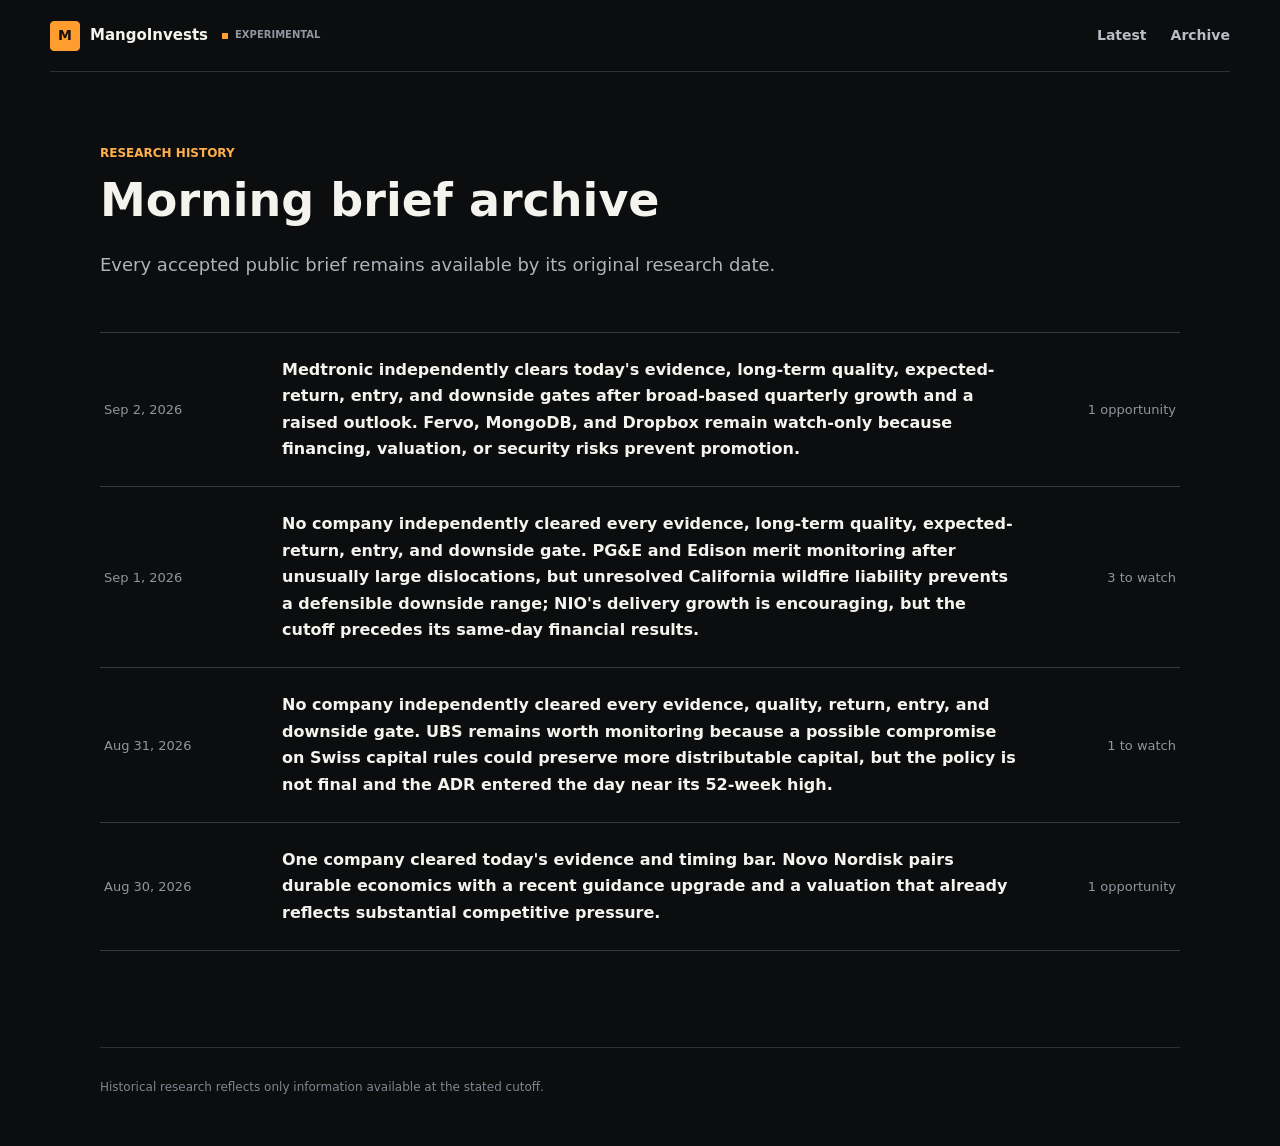
==== archive/index.html @ 24770ff7 "publish: morning brief 2026-09-02" ====
<!doctype html><html lang="en"><head><meta charSet="utf-8"/><meta content="width=device-width, initial-scale=1" name="viewport"/><meta content="Browse prior MangoInvests long-term morning research briefs." name="description"/><meta content="#0b0d0f" name="theme-color"/><title>Brief Archive | MangoInvests</title><link href="../assets/styles.css" rel="stylesheet"/></head><body><a class="skip-link" href="#main">Skip to main content</a><header class="site-header"><div class="brand-group"><a aria-label="MangoInvests latest brief" class="brand" href="../latest/"><span aria-hidden="true" class="brand-mark">M</span><span>MangoInvests</span></a><span class="release-status"><span aria-hidden="true"></span>Experimental</span></div><nav aria-label="Public brief"><a href="../latest/">Latest</a><a href="../archive/">Archive</a></nav></header><main id="main" class="archive-page"><header><p class="section-label">Research history</p><h1>Morning brief archive</h1><p>Every accepted public brief remains available by its original research date.</p></header><ol class="archive-list"><li><a href="../archive/2026-09-02/"><time dateTime="2026-09-02">Sep 2, 2026</time><strong>Medtronic independently clears today&#x27;s evidence, long-term quality, expected-return, entry, and downside gates after broad-based quarterly growth and a raised outlook. Fervo, MongoDB, and Dropbox remain watch-only because financing, valuation, or security risks prevent promotion.</strong><span>1 opportunity</span></a></li><li><a href="../archive/2026-09-01/"><time dateTime="2026-09-01">Sep 1, 2026</time><strong>No company independently cleared every evidence, long-term quality, expected-return, entry, and downside gate. PG&amp;E and Edison merit monitoring after unusually large dislocations, but unresolved California wildfire liability prevents a defensible downside range; NIO&#x27;s delivery growth is encouraging, but the cutoff precedes its same-day financial results.</strong><span>3 to watch</span></a></li><li><a href="../archive/2026-08-31/"><time dateTime="2026-08-31">Aug 31, 2026</time><strong>No company independently cleared every evidence, quality, return, entry, and downside gate. UBS remains worth monitoring because a possible compromise on Swiss capital rules could preserve more distributable capital, but the policy is not final and the ADR entered the day near its 52-week high.</strong><span>1 to watch</span></a></li><li><a href="../archive/2026-08-30/"><time dateTime="2026-08-30">Aug 30, 2026</time><strong>One company cleared today&#x27;s evidence and timing bar. Novo Nordisk pairs durable economics with a recent guidance upgrade and a valuation that already reflects substantial competitive pressure.</strong><span>1 opportunity</span></a></li></ol></main><footer class="site-footer compact-footer"><p>Historical research reflects only information available at the stated cutoff.</p></footer></body></html>
---- assets/styles.css ----
:root {
  color-scheme: dark;
  font-family:
    Inter,
    ui-sans-serif,
    system-ui,
    -apple-system,
    BlinkMacSystemFont,
    "Segoe UI",
    sans-serif;
  background: #0b0d0f;
  color: #f5f3ee;
  font-synthesis: none;
}

* {
  box-sizing: border-box;
}

html {
  background: #0b0d0f;
  scroll-behavior: smooth;
}

body {
  min-width: 320px;
  margin: 0;
  background: #0b0d0f;
  color: #f5f3ee;
  font-size: 16px;
  line-height: 1.65;
}

a {
  color: inherit;
  text-underline-offset: 0.2em;
}

a:hover {
  color: #ffb255;
}

a:focus-visible,
summary:focus-visible {
  outline: 3px solid #58a6ff;
  outline-offset: 4px;
}

.skip-link {
  position: fixed;
  z-index: 10;
  top: 12px;
  left: 12px;
  padding: 10px 14px;
  transform: translateY(-160%);
  border-radius: 4px;
  background: #f5f3ee;
  color: #0b0d0f;
}

.skip-link:focus {
  transform: translateY(0);
}

.site-header {
  display: flex;
  width: min(1180px, calc(100% - 48px));
  min-height: 72px;
  margin: 0 auto;
  align-items: center;
  justify-content: space-between;
  border-bottom: 1px solid #2c3137;
}

.brand {
  display: inline-flex;
  align-items: center;
  gap: 10px;
  color: #f5f3ee;
  font-size: 15px;
  font-weight: 760;
  text-decoration: none;
}

.brand-group {
  display: inline-flex;
  align-items: center;
  gap: 14px;
}

.release-status {
  display: inline-flex;
  align-items: center;
  gap: 7px;
  color: #8f969e;
  font-size: 10px;
  font-weight: 700;
  text-transform: uppercase;
  white-space: nowrap;
}

.release-status > span {
  width: 6px;
  height: 6px;
  background: #ff9d2e;
}

.brand-mark {
  display: inline-grid;
  width: 30px;
  height: 30px;
  place-items: center;
  border: 1px solid #ff9d2e;
  border-radius: 4px;
  background: #ff9d2e;
  color: #16100a;
  font-size: 14px;
  font-weight: 850;
}

nav {
  display: flex;
  gap: 24px;
}

nav a {
  color: #b9bec5;
  font-size: 14px;
  font-weight: 650;
  text-decoration: none;
}

main,
.site-footer {
  width: min(1080px, calc(100% - 48px));
  margin-inline: auto;
}

.brief-intro {
  padding: 72px 0 64px;
  border-bottom: 1px solid #2c3137;
}

.brief-date {
  display: flex;
  margin-bottom: 22px;
  align-items: baseline;
  justify-content: space-between;
  gap: 20px;
  color: #aeb4bb;
  font-size: 13px;
  font-weight: 700;
  text-transform: uppercase;
}

.brief-date time {
  color: #ffb255;
}

h1,
h2,
h3,
p {
  margin-top: 0;
}

h1,
h2,
h3 {
  line-height: 1.14;
}

h1 {
  max-width: 900px;
  margin-bottom: 24px;
  font-size: 46px;
  font-weight: 710;
}

h2 {
  font-size: 34px;
  font-weight: 720;
}

h3 {
  margin-bottom: 14px;
  font-size: 20px;
  font-weight: 720;
}

.intro-summary,
.market-context {
  max-width: 790px;
  margin-bottom: 28px;
  color: #c8ccd1;
}

.intro-summary {
  max-width: 880px;
  font-size: 20px;
  font-weight: 580;
  line-height: 1.55;
}

.market-context {
  color: #aeb4bb;
  font-size: 19px;
  line-height: 1.6;
}

.run-meta {
  display: flex;
  flex-wrap: wrap;
  gap: 10px 24px;
  color: #8f969e;
  font-size: 13px;
}

.opportunity-list {
  display: grid;
  gap: 80px;
  padding: 64px 0 88px;
}

.opportunity {
  overflow: hidden;
  border: 1px solid #343a41;
  border-radius: 8px;
  background: #111417;
  box-shadow: 0 18px 50px rgb(0 0 0 / 22%);
}

.opportunity-header,
.lead-grid,
.valuation-section,
.analysis-grid,
.decision-grid,
.conclusion,
.evidence-ledger {
  padding-inline: 38px;
}

.opportunity-header {
  display: flex;
  min-height: 178px;
  padding-top: 36px;
  padding-bottom: 34px;
  align-items: flex-start;
  justify-content: space-between;
  gap: 28px;
  border-bottom: 1px solid #30353b;
  background: #171a1e;
}

.opportunity-header h2 {
  margin-bottom: 14px;
}

.section-label {
  margin-bottom: 10px;
  color: #ffae4a;
  font-size: 12px;
  font-weight: 800;
  text-transform: uppercase;
}

.company-meta {
  display: flex;
  flex-wrap: wrap;
  gap: 8px 16px;
  margin-bottom: 0;
  color: #9ea5ad;
  font-size: 13px;
}

.company-meta strong {
  color: #f5f3ee;
}

.evidence-grade,
.verdict,
.freshness {
  display: inline-flex;
  min-height: 28px;
  padding: 4px 9px;
  align-items: center;
  border: 1px solid #3d444c;
  border-radius: 4px;
  color: #c8ccd1;
  font-size: 11px;
  font-weight: 800;
  text-transform: uppercase;
  white-space: nowrap;
}

.grade-high,
.verdict-excellent,
.verdict-strong,
.verdict-cheap,
.verdict-attractive,
.verdict-constructive,
.freshness-fresh {
  border-color: #2b7655;
  background: #13271e;
  color: #7de2ad;
}

.grade-mixed,
.verdict-mixed,
.verdict-fair,
.verdict-neutral,
.verdict-extended,
.freshness-recent {
  border-color: #7c652a;
  background: #292312;
  color: #f1cf72;
}

.verdict-weak,
.verdict-expensive,
.freshness-aged {
  border-color: #7f3b3b;
  background: #2a1717;
  color: #ff9494;
}

.lead-grid {
  display: grid;
  grid-template-columns: repeat(2, minmax(0, 1fr));
  padding-top: 42px;
  padding-bottom: 42px;
  gap: 30px 44px;
  border-bottom: 1px solid #30353b;
}

.lead-grid section {
  min-width: 0;
}

.lead-grid p,
.valuation-section > p,
.analysis-grid > section > p,
.decision-grid p {
  color: #c6cbd0;
}

.change-note {
  grid-column: 1 / -1;
  padding: 22px 24px 4px;
  border-left: 3px solid #4c9dff;
  background: #141b22;
}

.valuation-section {
  padding-top: 42px;
  padding-bottom: 42px;
  border-bottom: 1px solid #30353b;
}

.section-heading-row {
  display: flex;
  margin-bottom: 24px;
  align-items: flex-start;
  justify-content: space-between;
  gap: 24px;
}

.section-heading-row h3 {
  margin-bottom: 0;
}

.section-heading-row.compact {
  margin-bottom: 18px;
}

.valuation-strip {
  display: grid;
  grid-template-columns: repeat(4, minmax(0, 1fr));
  margin: 0 0 28px;
  border-block: 1px solid #30353b;
}

.valuation-strip div {
  min-width: 0;
  padding: 20px 18px;
  border-right: 1px solid #30353b;
}

.valuation-strip div:first-child {
  padding-left: 0;
}

.valuation-strip div:last-child {
  border-right: 0;
}

.valuation-strip dt,
.metric-list dt {
  margin-bottom: 6px;
  color: #8f969e;
  font-size: 12px;
  font-weight: 700;
}

.valuation-strip dd {
  margin: 0;
  overflow-wrap: anywhere;
  color: #f5f3ee;
  font-size: 17px;
  font-weight: 760;
}

.method {
  margin-bottom: 0;
  color: #8f969e !important;
  font-size: 13px;
}

.analysis-grid,
.decision-grid {
  display: grid;
  grid-template-columns: repeat(2, minmax(0, 1fr));
  gap: 0;
  border-bottom: 1px solid #30353b;
}

.analysis-grid > section,
.decision-grid > section {
  min-width: 0;
  padding-block: 42px;
}

.analysis-grid > section:first-child,
.decision-grid > section:first-child {
  padding-right: 36px;
  border-right: 1px solid #30353b;
}

.analysis-grid > section:last-child,
.decision-grid > section:last-child {
  padding-left: 36px;
}

.metric-list {
  display: grid;
  margin: 28px 0 0;
  gap: 18px;
}

.metric-list div {
  display: grid;
  grid-template-columns: minmax(120px, 0.75fr) minmax(0, 1.4fr);
  gap: 18px;
}

.metric-list dd {
  display: grid;
  margin: 0;
  gap: 5px;
}

.metric-list dd strong {
  color: #f5f3ee;
  font-size: 15px;
}

.metric-list dd span {
  color: #9ea5ad;
  font-size: 13px;
  line-height: 1.5;
}

.event-list {
  display: grid;
  margin: 26px 0 0;
  padding: 0;
  gap: 24px;
  list-style: none;
}

.event-list li {
  padding-top: 18px;
  border-top: 1px solid #30353b;
}

.event-list li:first-child {
  padding-top: 0;
  border-top: 0;
}

.event-list li > div {
  display: flex;
  align-items: baseline;
  justify-content: space-between;
  gap: 16px;
}

.event-list li > div span {
  color: #8f969e;
  font-size: 12px;
  text-align: right;
}

.event-list p {
  margin: 8px 0 0;
  font-size: 14px;
}

.risk-label {
  color: #ff8888;
}

.invalidation {
  padding: 11px 13px;
  border-left: 2px solid #d85d5d;
  background: #241717;
  color: #e3c4c4 !important;
}

.invalidation span {
  display: block;
  margin-bottom: 3px;
  color: #ff9292;
  font-size: 11px;
  font-weight: 800;
  text-transform: uppercase;
}

.conclusion {
  padding-top: 34px;
  padding-bottom: 34px;
  border-bottom: 1px solid #30353b;
  background: #141a17;
}

.conclusion > p:last-child {
  max-width: 800px;
  margin-bottom: 0;
  color: #e6ebe7;
  font-size: 18px;
  font-weight: 560;
}

.evidence-ledger {
  padding-top: 28px;
  padding-bottom: 28px;
}

.evidence-ledger summary {
  cursor: pointer;
  color: #bfc5cb;
  font-size: 14px;
  font-weight: 740;
}

.evidence-list {
  display: grid;
  margin: 28px 0 0;
  padding: 0;
  gap: 16px;
  list-style: none;
}

.evidence-list li {
  padding: 18px 0;
  border-top: 1px solid #30353b;
}

.evidence-heading {
  display: flex;
  align-items: flex-start;
  justify-content: space-between;
  gap: 18px;
}

.evidence-heading a,
.evidence-heading strong {
  color: #e9edf0;
  font-size: 14px;
  font-weight: 720;
}

.external {
  margin-left: 6px;
  color: #58a6ff;
}

.evidence-list p {
  margin: 9px 0;
  color: #aeb4bb;
  font-size: 14px;
}

.evidence-list time {
  color: #7f878f;
  font-size: 12px;
}

.outcome-block {
  margin-block: 72px 96px;
  padding: 42px;
  border: 1px solid #343a41;
  border-radius: 8px;
  background: #111417;
}

.outcome-block h2 {
  margin-bottom: 18px;
}

.outcome-block > p:not(.section-label) {
  max-width: 760px;
  color: #c6cbd0;
}

.patience-note {
  margin: 28px 0 0;
  padding-top: 24px;
  border-top: 1px solid #30353b;
  color: #8fbeff !important;
}

.watch-list {
  display: grid;
  margin-top: 38px;
  gap: 40px;
}

.watch-list > article {
  padding-top: 32px;
  border-top: 1px solid #30353b;
}

.watch-list h3 {
  font-size: 26px;
}

.watch-list .evidence-ledger {
  padding-inline: 0;
}

.upgrade {
  color: #9fc5ff !important;
}

.archive-page {
  padding: 72px 0 96px;
}

.archive-page > header {
  max-width: 780px;
  margin-bottom: 52px;
}

.archive-page > header > p:last-child {
  color: #aeb4bb;
  font-size: 18px;
}

.archive-list {
  margin: 0;
  padding: 0;
  border-top: 1px solid #343a41;
  list-style: none;
}

.archive-list li {
  border-bottom: 1px solid #343a41;
}

.archive-list a {
  display: grid;
  grid-template-columns: 150px minmax(0, 1fr) 130px;
  padding: 24px 4px;
  align-items: center;
  gap: 28px;
  text-decoration: none;
}

.archive-list time,
.archive-list span {
  color: #8f969e;
  font-size: 13px;
}

.archive-list strong {
  overflow-wrap: anywhere;
  font-size: 16px;
}

.archive-list span {
  text-align: right;
}

.site-footer {
  display: flex;
  padding: 30px 0 48px;
  justify-content: space-between;
  gap: 36px;
  border-top: 1px solid #2c3137;
  color: #7f878f;
  font-size: 12px;
}

.site-footer p {
  max-width: 530px;
  margin: 0;
}

.compact-footer {
  display: block;
}

.redirect-page {
  min-height: calc(100vh - 170px);
  padding: 90px 0;
}

.redirect-page h1 {
  font-size: 36px;
}

.redirect-page a {
  color: #ffb255;
  font-weight: 720;
}

@media (max-width: 780px) {
  .site-header,
  main,
  .site-footer {
    width: min(100% - 32px, 1080px);
  }

  .site-header {
    min-height: 64px;
  }

  nav {
    gap: 16px;
  }

  .brand-group {
    gap: 9px;
  }

  .brand {
    gap: 7px;
  }

  .release-status {
    font-size: 9px;
  }

  .brief-intro,
  .archive-page {
    padding-top: 48px;
  }

  h1 {
    font-size: 34px;
  }

  h2 {
    font-size: 28px;
  }

  .market-context {
    font-size: 17px;
  }

  .opportunity-list {
    padding-top: 40px;
    gap: 48px;
  }

  .opportunity-header,
  .lead-grid,
  .valuation-section,
  .analysis-grid,
  .decision-grid,
  .conclusion,
  .evidence-ledger {
    padding-inline: 22px;
  }

  .opportunity-header {
    display: grid;
    min-height: 0;
    padding-block: 28px;
  }

  .evidence-grade {
    justify-self: start;
  }

  .lead-grid,
  .analysis-grid,
  .decision-grid {
    grid-template-columns: 1fr;
  }

  .lead-grid {
    gap: 28px;
  }

  .change-note {
    grid-column: auto;
  }

  .valuation-strip {
    grid-template-columns: repeat(2, minmax(0, 1fr));
  }

  .valuation-strip div:nth-child(2) {
    border-right: 0;
  }

  .valuation-strip div:nth-child(n + 3) {
    border-top: 1px solid #30353b;
  }

  .valuation-strip div:nth-child(3) {
    padding-left: 0;
  }

  .analysis-grid > section:first-child,
  .decision-grid > section:first-child {
    padding-right: 0;
    border-right: 0;
    border-bottom: 1px solid #30353b;
  }

  .analysis-grid > section:last-child,
  .decision-grid > section:last-child {
    padding-left: 0;
  }

  .archive-list a {
    grid-template-columns: 1fr;
    gap: 8px;
  }

  .archive-list span {
    text-align: left;
  }

  .site-footer {
    display: grid;
    gap: 16px;
  }
}

@media (max-width: 480px) {
  .brand span:last-child {
    display: none;
  }

  .brief-date {
    display: grid;
    gap: 4px;
  }

  h1 {
    font-size: 30px;
  }

  h2 {
    font-size: 25px;
  }

  .opportunity-header,
  .lead-grid,
  .valuation-section,
  .analysis-grid,
  .decision-grid,
  .conclusion,
  .evidence-ledger {
    padding-inline: 18px;
  }

  .valuation-strip {
    grid-template-columns: 1fr;
  }

  .valuation-strip div,
  .valuation-strip div:first-child,
  .valuation-strip div:nth-child(3) {
    padding: 16px 0;
    border-top: 1px solid #30353b;
    border-right: 0;
  }

  .valuation-strip div:first-child {
    border-top: 0;
  }

  .section-heading-row,
  .event-list li > div,
  .evidence-heading {
    align-items: flex-start;
    flex-direction: column;
    gap: 10px;
  }

  .metric-list div {
    grid-template-columns: 1fr;
    gap: 3px;
  }

  .event-list li > div span {
    text-align: left;
  }

  .outcome-block {
    padding: 28px 22px;
  }
}

@media (prefers-reduced-motion: reduce) {
  html {
    scroll-behavior: auto;
  }
}

@media print {
  :root {
    color-scheme: light;
  }

  body,
  html {
    background: #ffffff;
    color: #111111;
  }

  .site-header,
  .site-footer {
    display: none;
  }

  .opportunity {
    border: 1px solid #bbbbbb;
    background: #ffffff;
    box-shadow: none;
  }
}
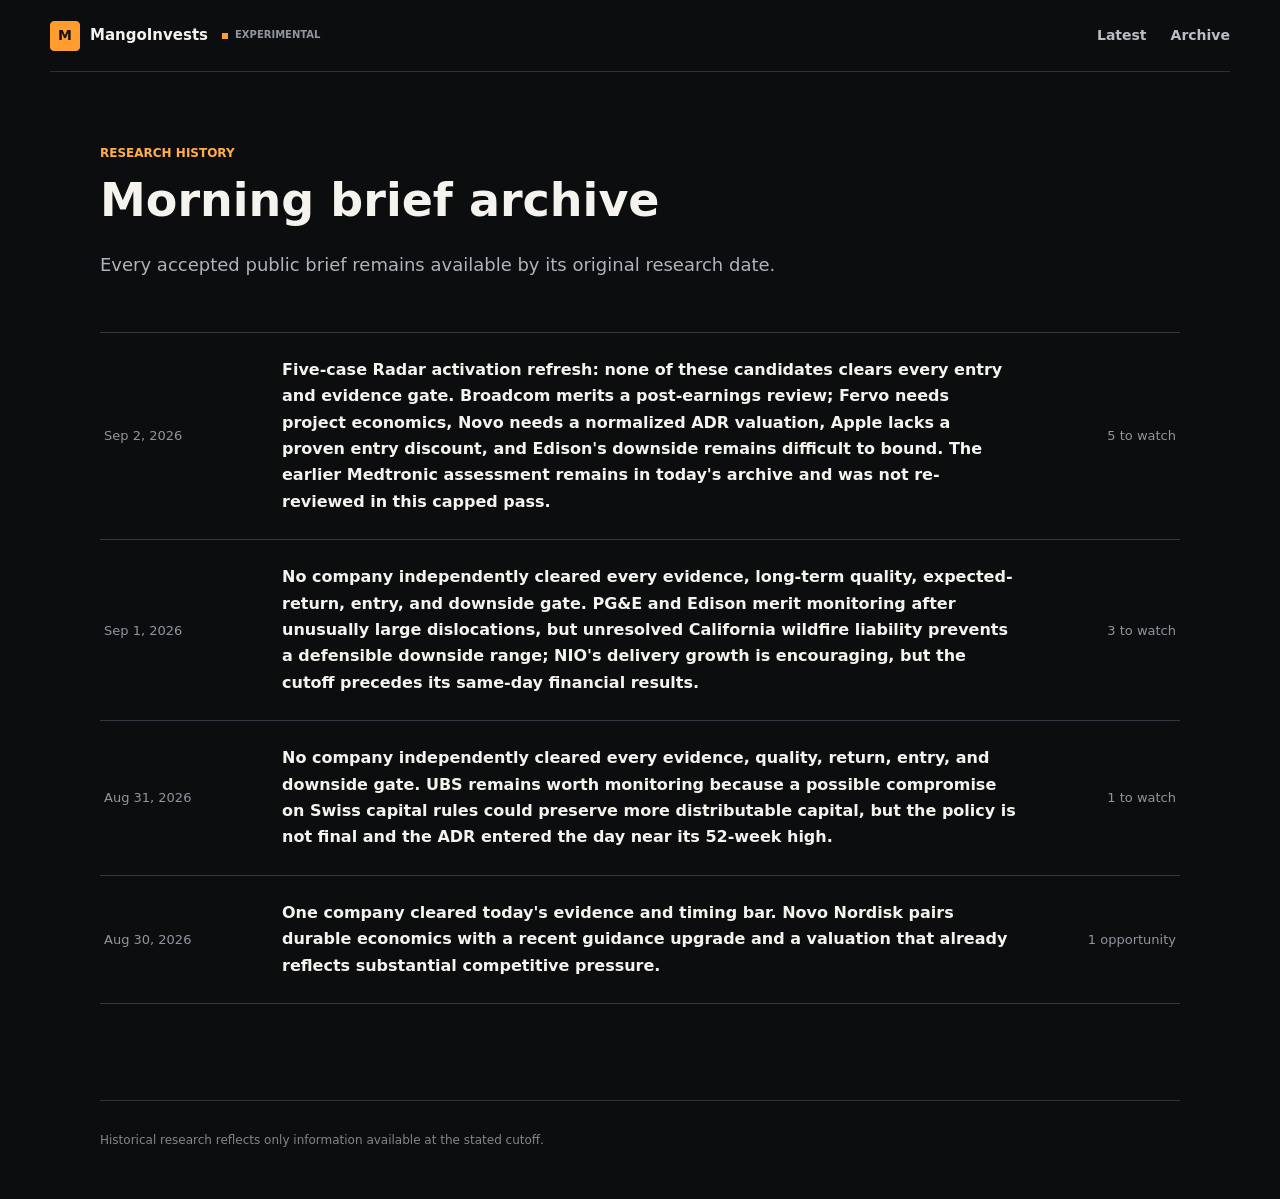
==== commit 98d64f4e: "publish: morning brief 2026-09-02" ====
--- a/archive/index.html
+++ b/archive/index.html
@@ -1 +1 @@
-<!doctype html><html lang="en"><head><meta charSet="utf-8"/><meta content="width=device-width, initial-scale=1" name="viewport"/><meta content="Browse prior MangoInvests long-term morning research briefs." name="description"/><meta content="#0b0d0f" name="theme-color"/><title>Brief Archive | MangoInvests</title><link href="../assets/styles.css" rel="stylesheet"/></head><body><a class="skip-link" href="#main">Skip to main content</a><header class="site-header"><div class="brand-group"><a aria-label="MangoInvests latest brief" class="brand" href="../latest/"><span aria-hidden="true" class="brand-mark">M</span><span>MangoInvests</span></a><span class="release-status"><span aria-hidden="true"></span>Experimental</span></div><nav aria-label="Public brief"><a href="../latest/">Latest</a><a href="../archive/">Archive</a></nav></header><main id="main" class="archive-page"><header><p class="section-label">Research history</p><h1>Morning brief archive</h1><p>Every accepted public brief remains available by its original research date.</p></header><ol class="archive-list"><li><a href="../archive/2026-09-02/"><time dateTime="2026-09-02">Sep 2, 2026</time><strong>Medtronic independently clears today&#x27;s evidence, long-term quality, expected-return, entry, and downside gates after broad-based quarterly growth and a raised outlook. Fervo, MongoDB, and Dropbox remain watch-only because financing, valuation, or security risks prevent promotion.</strong><span>1 opportunity</span></a></li><li><a href="../archive/2026-09-01/"><time dateTime="2026-09-01">Sep 1, 2026</time><strong>No company independently cleared every evidence, long-term quality, expected-return, entry, and downside gate. PG&amp;E and Edison merit monitoring after unusually large dislocations, but unresolved California wildfire liability prevents a defensible downside range; NIO&#x27;s delivery growth is encouraging, but the cutoff precedes its same-day financial results.</strong><span>3 to watch</span></a></li><li><a href="../archive/2026-08-31/"><time dateTime="2026-08-31">Aug 31, 2026</time><strong>No company independently cleared every evidence, quality, return, entry, and downside gate. UBS remains worth monitoring because a possible compromise on Swiss capital rules could preserve more distributable capital, but the policy is not final and the ADR entered the day near its 52-week high.</strong><span>1 to watch</span></a></li><li><a href="../archive/2026-08-30/"><time dateTime="2026-08-30">Aug 30, 2026</time><strong>One company cleared today&#x27;s evidence and timing bar. Novo Nordisk pairs durable economics with a recent guidance upgrade and a valuation that already reflects substantial competitive pressure.</strong><span>1 opportunity</span></a></li></ol></main><footer class="site-footer compact-footer"><p>Historical research reflects only information available at the stated cutoff.</p></footer></body></html>+<!doctype html><html lang="en"><head><meta charSet="utf-8"/><meta content="width=device-width, initial-scale=1" name="viewport"/><meta content="Browse prior MangoInvests long-term morning research briefs." name="description"/><meta content="#0b0d0f" name="theme-color"/><title>Brief Archive | MangoInvests</title><link href="../assets/styles.css" rel="stylesheet"/></head><body><a class="skip-link" href="#main">Skip to main content</a><header class="site-header"><div class="brand-group"><a aria-label="MangoInvests latest brief" class="brand" href="../latest/"><span aria-hidden="true" class="brand-mark">M</span><span>MangoInvests</span></a><span class="release-status"><span aria-hidden="true"></span>Experimental</span></div><nav aria-label="Public brief"><a href="../latest/">Latest</a><a href="../archive/">Archive</a></nav></header><main id="main" class="archive-page"><header><p class="section-label">Research history</p><h1>Morning brief archive</h1><p>Every accepted public brief remains available by its original research date.</p></header><ol class="archive-list"><li><a href="../archive/2026-09-02/"><time dateTime="2026-09-02">Sep 2, 2026</time><strong>Five-case Radar activation refresh: none of these candidates clears every entry and evidence gate. Broadcom merits a post-earnings review; Fervo needs project economics, Novo needs a normalized ADR valuation, Apple lacks a proven entry discount, and Edison&#x27;s downside remains difficult to bound. The earlier Medtronic assessment remains in today&#x27;s archive and was not re-reviewed in this capped pass.</strong><span>5 to watch</span></a></li><li><a href="../archive/2026-09-01/"><time dateTime="2026-09-01">Sep 1, 2026</time><strong>No company independently cleared every evidence, long-term quality, expected-return, entry, and downside gate. PG&amp;E and Edison merit monitoring after unusually large dislocations, but unresolved California wildfire liability prevents a defensible downside range; NIO&#x27;s delivery growth is encouraging, but the cutoff precedes its same-day financial results.</strong><span>3 to watch</span></a></li><li><a href="../archive/2026-08-31/"><time dateTime="2026-08-31">Aug 31, 2026</time><strong>No company independently cleared every evidence, quality, return, entry, and downside gate. UBS remains worth monitoring because a possible compromise on Swiss capital rules could preserve more distributable capital, but the policy is not final and the ADR entered the day near its 52-week high.</strong><span>1 to watch</span></a></li><li><a href="../archive/2026-08-30/"><time dateTime="2026-08-30">Aug 30, 2026</time><strong>One company cleared today&#x27;s evidence and timing bar. Novo Nordisk pairs durable economics with a recent guidance upgrade and a valuation that already reflects substantial competitive pressure.</strong><span>1 opportunity</span></a></li></ol></main><footer class="site-footer compact-footer"><p>Historical research reflects only information available at the stated cutoff.</p></footer></body></html>
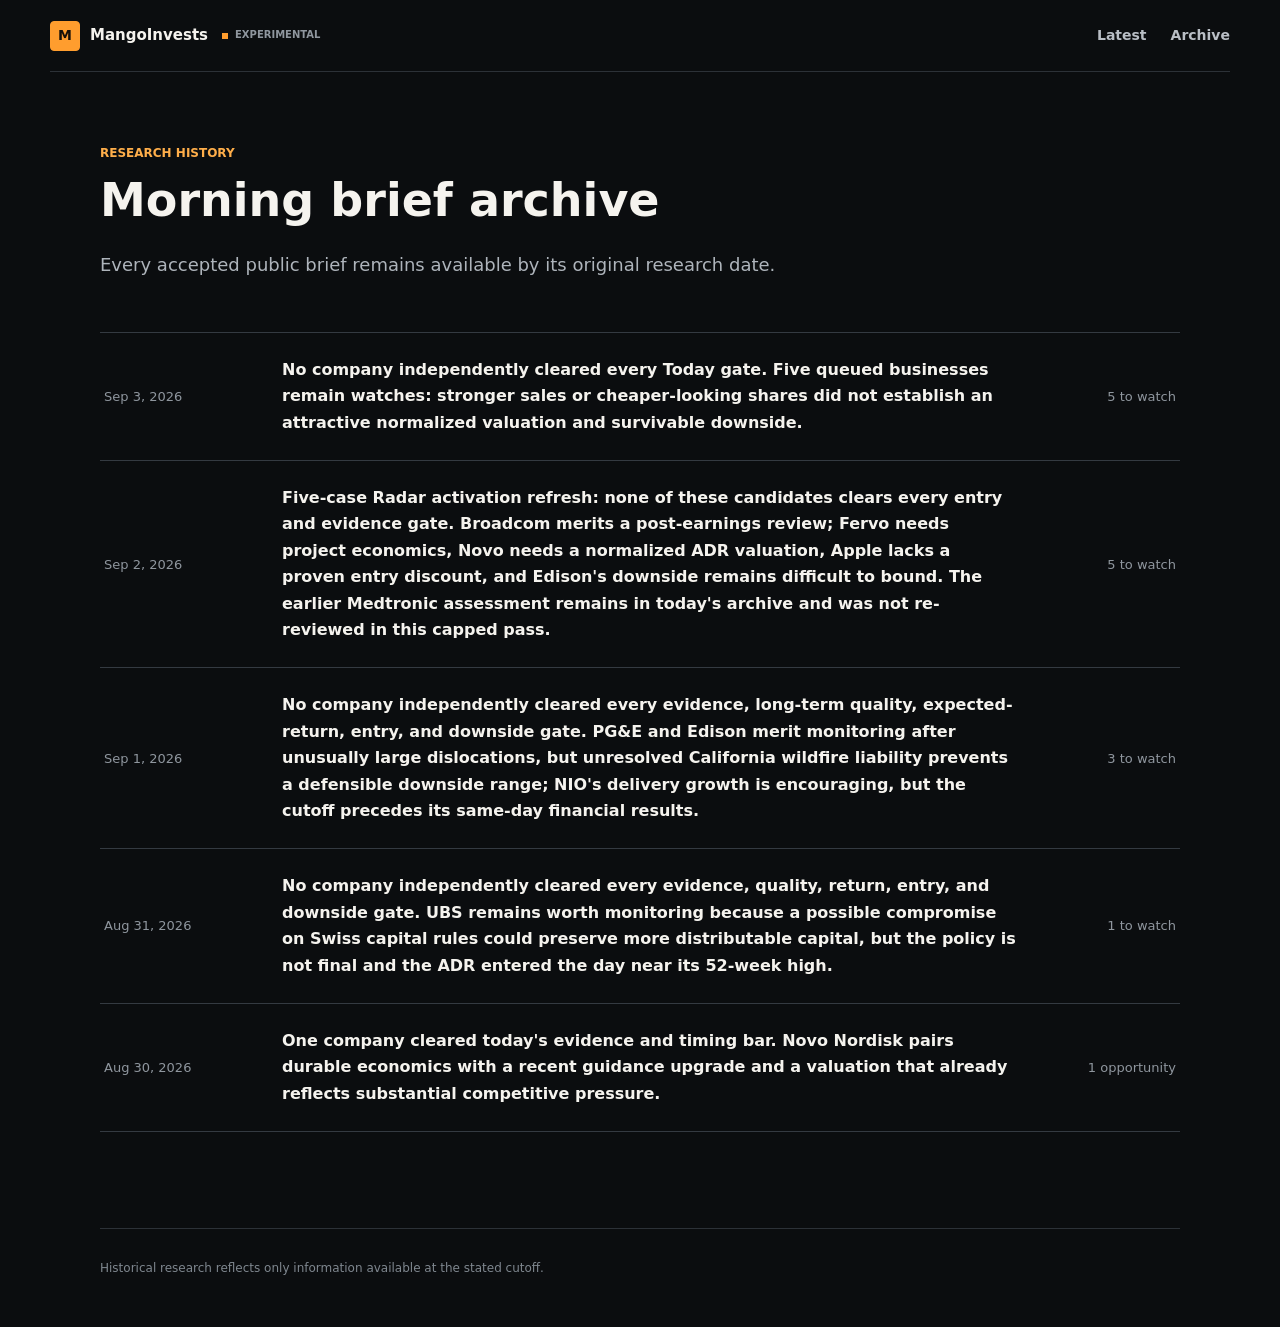
==== commit 0a9e064e: "publish: morning brief 2026-09-03" ====
--- a/archive/index.html
+++ b/archive/index.html
@@ -1 +1 @@
-<!doctype html><html lang="en"><head><meta charSet="utf-8"/><meta content="width=device-width, initial-scale=1" name="viewport"/><meta content="Browse prior MangoInvests long-term morning research briefs." name="description"/><meta content="#0b0d0f" name="theme-color"/><title>Brief Archive | MangoInvests</title><link href="../assets/styles.css" rel="stylesheet"/></head><body><a class="skip-link" href="#main">Skip to main content</a><header class="site-header"><div class="brand-group"><a aria-label="MangoInvests latest brief" class="brand" href="../latest/"><span aria-hidden="true" class="brand-mark">M</span><span>MangoInvests</span></a><span class="release-status"><span aria-hidden="true"></span>Experimental</span></div><nav aria-label="Public brief"><a href="../latest/">Latest</a><a href="../archive/">Archive</a></nav></header><main id="main" class="archive-page"><header><p class="section-label">Research history</p><h1>Morning brief archive</h1><p>Every accepted public brief remains available by its original research date.</p></header><ol class="archive-list"><li><a href="../archive/2026-09-02/"><time dateTime="2026-09-02">Sep 2, 2026</time><strong>Five-case Radar activation refresh: none of these candidates clears every entry and evidence gate. Broadcom merits a post-earnings review; Fervo needs project economics, Novo needs a normalized ADR valuation, Apple lacks a proven entry discount, and Edison&#x27;s downside remains difficult to bound. The earlier Medtronic assessment remains in today&#x27;s archive and was not re-reviewed in this capped pass.</strong><span>5 to watch</span></a></li><li><a href="../archive/2026-09-01/"><time dateTime="2026-09-01">Sep 1, 2026</time><strong>No company independently cleared every evidence, long-term quality, expected-return, entry, and downside gate. PG&amp;E and Edison merit monitoring after unusually large dislocations, but unresolved California wildfire liability prevents a defensible downside range; NIO&#x27;s delivery growth is encouraging, but the cutoff precedes its same-day financial results.</strong><span>3 to watch</span></a></li><li><a href="../archive/2026-08-31/"><time dateTime="2026-08-31">Aug 31, 2026</time><strong>No company independently cleared every evidence, quality, return, entry, and downside gate. UBS remains worth monitoring because a possible compromise on Swiss capital rules could preserve more distributable capital, but the policy is not final and the ADR entered the day near its 52-week high.</strong><span>1 to watch</span></a></li><li><a href="../archive/2026-08-30/"><time dateTime="2026-08-30">Aug 30, 2026</time><strong>One company cleared today&#x27;s evidence and timing bar. Novo Nordisk pairs durable economics with a recent guidance upgrade and a valuation that already reflects substantial competitive pressure.</strong><span>1 opportunity</span></a></li></ol></main><footer class="site-footer compact-footer"><p>Historical research reflects only information available at the stated cutoff.</p></footer></body></html>+<!doctype html><html lang="en"><head><meta charSet="utf-8"/><meta content="width=device-width, initial-scale=1" name="viewport"/><meta content="Browse prior MangoInvests long-term morning research briefs." name="description"/><meta content="#0b0d0f" name="theme-color"/><title>Brief Archive | MangoInvests</title><link href="../assets/styles.css" rel="stylesheet"/></head><body><a class="skip-link" href="#main">Skip to main content</a><header class="site-header"><div class="brand-group"><a aria-label="MangoInvests latest brief" class="brand" href="../latest/"><span aria-hidden="true" class="brand-mark">M</span><span>MangoInvests</span></a><span class="release-status"><span aria-hidden="true"></span>Experimental</span></div><nav aria-label="Public brief"><a href="../latest/">Latest</a><a href="../archive/">Archive</a></nav></header><main id="main" class="archive-page"><header><p class="section-label">Research history</p><h1>Morning brief archive</h1><p>Every accepted public brief remains available by its original research date.</p></header><ol class="archive-list"><li><a href="../archive/2026-09-03/"><time dateTime="2026-09-03">Sep 3, 2026</time><strong>No company independently cleared every Today gate. Five queued businesses remain watches: stronger sales or cheaper-looking shares did not establish an attractive normalized valuation and survivable downside.</strong><span>5 to watch</span></a></li><li><a href="../archive/2026-09-02/"><time dateTime="2026-09-02">Sep 2, 2026</time><strong>Five-case Radar activation refresh: none of these candidates clears every entry and evidence gate. Broadcom merits a post-earnings review; Fervo needs project economics, Novo needs a normalized ADR valuation, Apple lacks a proven entry discount, and Edison&#x27;s downside remains difficult to bound. The earlier Medtronic assessment remains in today&#x27;s archive and was not re-reviewed in this capped pass.</strong><span>5 to watch</span></a></li><li><a href="../archive/2026-09-01/"><time dateTime="2026-09-01">Sep 1, 2026</time><strong>No company independently cleared every evidence, long-term quality, expected-return, entry, and downside gate. PG&amp;E and Edison merit monitoring after unusually large dislocations, but unresolved California wildfire liability prevents a defensible downside range; NIO&#x27;s delivery growth is encouraging, but the cutoff precedes its same-day financial results.</strong><span>3 to watch</span></a></li><li><a href="../archive/2026-08-31/"><time dateTime="2026-08-31">Aug 31, 2026</time><strong>No company independently cleared every evidence, quality, return, entry, and downside gate. UBS remains worth monitoring because a possible compromise on Swiss capital rules could preserve more distributable capital, but the policy is not final and the ADR entered the day near its 52-week high.</strong><span>1 to watch</span></a></li><li><a href="../archive/2026-08-30/"><time dateTime="2026-08-30">Aug 30, 2026</time><strong>One company cleared today&#x27;s evidence and timing bar. Novo Nordisk pairs durable economics with a recent guidance upgrade and a valuation that already reflects substantial competitive pressure.</strong><span>1 opportunity</span></a></li></ol></main><footer class="site-footer compact-footer"><p>Historical research reflects only information available at the stated cutoff.</p></footer></body></html>
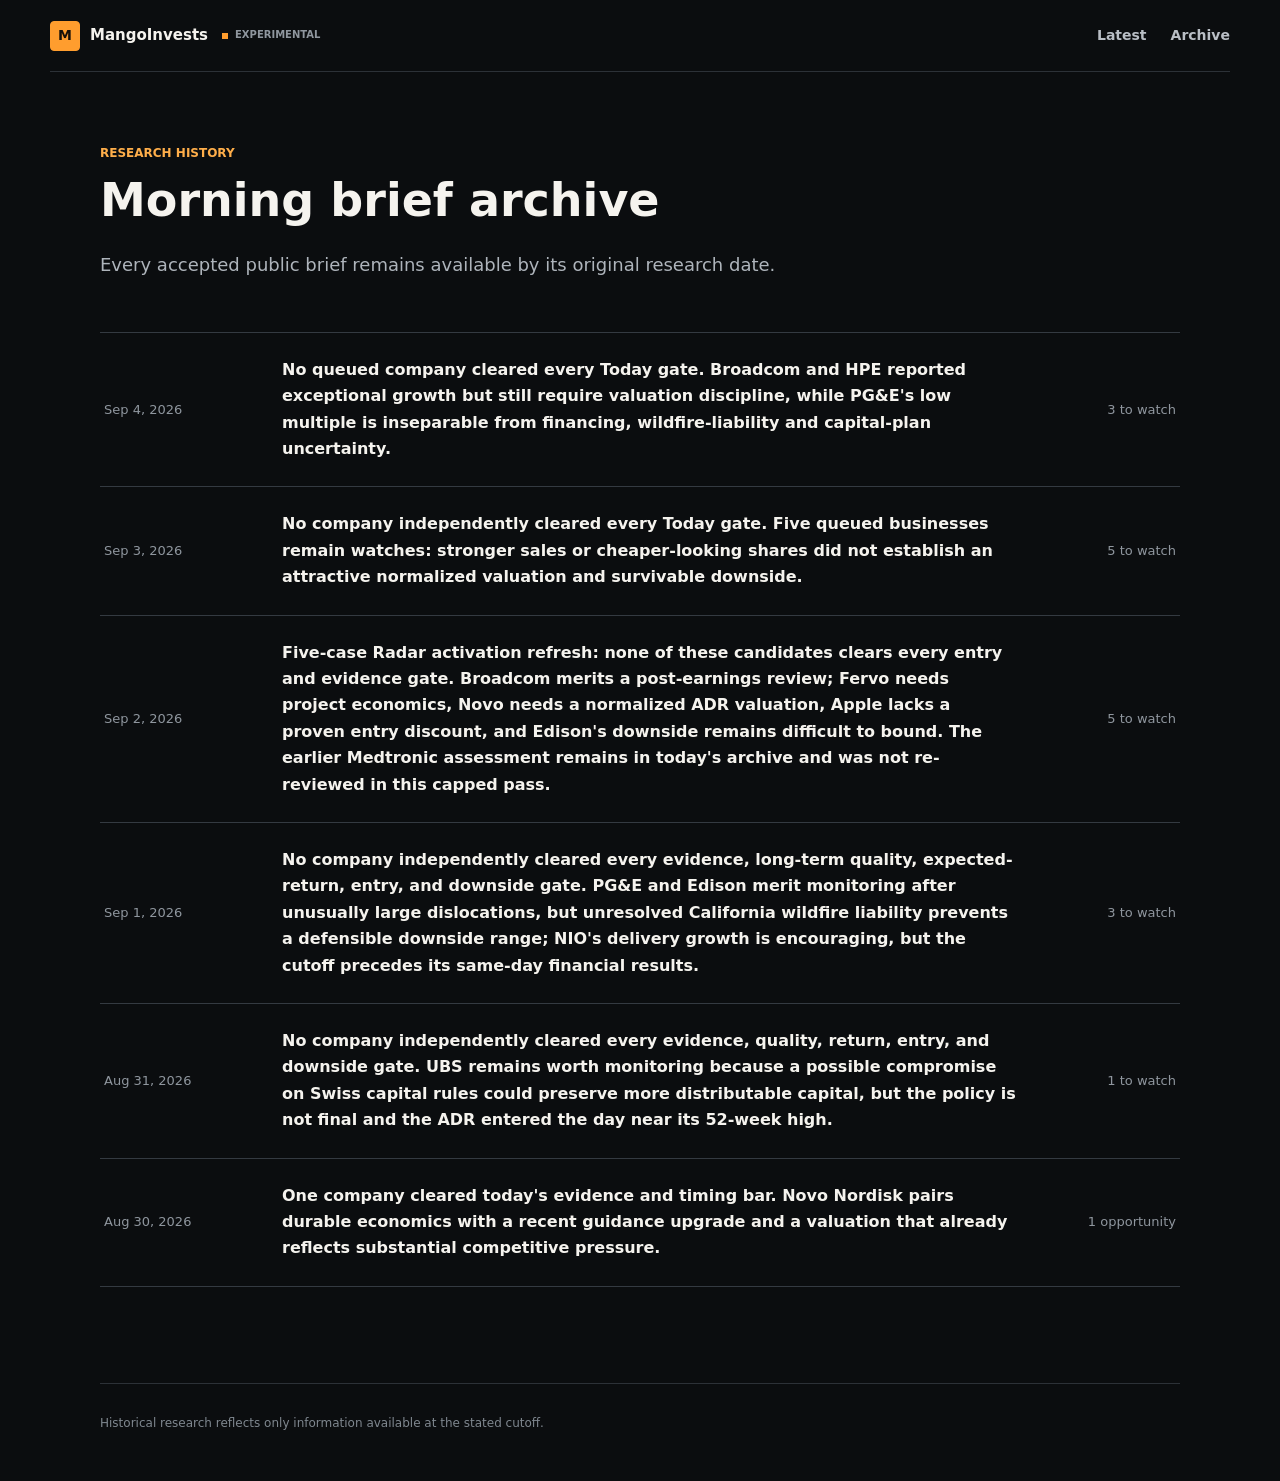
==== commit 56b9415a: "publish: morning brief 2026-09-04" ====
--- a/archive/index.html
+++ b/archive/index.html
@@ -1 +1 @@
-<!doctype html><html lang="en"><head><meta charSet="utf-8"/><meta content="width=device-width, initial-scale=1" name="viewport"/><meta content="Browse prior MangoInvests long-term morning research briefs." name="description"/><meta content="#0b0d0f" name="theme-color"/><title>Brief Archive | MangoInvests</title><link href="../assets/styles.css" rel="stylesheet"/></head><body><a class="skip-link" href="#main">Skip to main content</a><header class="site-header"><div class="brand-group"><a aria-label="MangoInvests latest brief" class="brand" href="../latest/"><span aria-hidden="true" class="brand-mark">M</span><span>MangoInvests</span></a><span class="release-status"><span aria-hidden="true"></span>Experimental</span></div><nav aria-label="Public brief"><a href="../latest/">Latest</a><a href="../archive/">Archive</a></nav></header><main id="main" class="archive-page"><header><p class="section-label">Research history</p><h1>Morning brief archive</h1><p>Every accepted public brief remains available by its original research date.</p></header><ol class="archive-list"><li><a href="../archive/2026-09-03/"><time dateTime="2026-09-03">Sep 3, 2026</time><strong>No company independently cleared every Today gate. Five queued businesses remain watches: stronger sales or cheaper-looking shares did not establish an attractive normalized valuation and survivable downside.</strong><span>5 to watch</span></a></li><li><a href="../archive/2026-09-02/"><time dateTime="2026-09-02">Sep 2, 2026</time><strong>Five-case Radar activation refresh: none of these candidates clears every entry and evidence gate. Broadcom merits a post-earnings review; Fervo needs project economics, Novo needs a normalized ADR valuation, Apple lacks a proven entry discount, and Edison&#x27;s downside remains difficult to bound. The earlier Medtronic assessment remains in today&#x27;s archive and was not re-reviewed in this capped pass.</strong><span>5 to watch</span></a></li><li><a href="../archive/2026-09-01/"><time dateTime="2026-09-01">Sep 1, 2026</time><strong>No company independently cleared every evidence, long-term quality, expected-return, entry, and downside gate. PG&amp;E and Edison merit monitoring after unusually large dislocations, but unresolved California wildfire liability prevents a defensible downside range; NIO&#x27;s delivery growth is encouraging, but the cutoff precedes its same-day financial results.</strong><span>3 to watch</span></a></li><li><a href="../archive/2026-08-31/"><time dateTime="2026-08-31">Aug 31, 2026</time><strong>No company independently cleared every evidence, quality, return, entry, and downside gate. UBS remains worth monitoring because a possible compromise on Swiss capital rules could preserve more distributable capital, but the policy is not final and the ADR entered the day near its 52-week high.</strong><span>1 to watch</span></a></li><li><a href="../archive/2026-08-30/"><time dateTime="2026-08-30">Aug 30, 2026</time><strong>One company cleared today&#x27;s evidence and timing bar. Novo Nordisk pairs durable economics with a recent guidance upgrade and a valuation that already reflects substantial competitive pressure.</strong><span>1 opportunity</span></a></li></ol></main><footer class="site-footer compact-footer"><p>Historical research reflects only information available at the stated cutoff.</p></footer></body></html>+<!doctype html><html lang="en"><head><meta charSet="utf-8"/><meta content="width=device-width, initial-scale=1" name="viewport"/><meta content="Browse prior MangoInvests long-term morning research briefs." name="description"/><meta content="#0b0d0f" name="theme-color"/><title>Brief Archive | MangoInvests</title><link href="../assets/styles.css" rel="stylesheet"/></head><body><a class="skip-link" href="#main">Skip to main content</a><header class="site-header"><div class="brand-group"><a aria-label="MangoInvests latest brief" class="brand" href="../latest/"><span aria-hidden="true" class="brand-mark">M</span><span>MangoInvests</span></a><span class="release-status"><span aria-hidden="true"></span>Experimental</span></div><nav aria-label="Public brief"><a href="../latest/">Latest</a><a href="../archive/">Archive</a></nav></header><main id="main" class="archive-page"><header><p class="section-label">Research history</p><h1>Morning brief archive</h1><p>Every accepted public brief remains available by its original research date.</p></header><ol class="archive-list"><li><a href="../archive/2026-09-04/"><time dateTime="2026-09-04">Sep 4, 2026</time><strong>No queued company cleared every Today gate. Broadcom and HPE reported exceptional growth but still require valuation discipline, while PG&amp;E&#x27;s low multiple is inseparable from financing, wildfire-liability and capital-plan uncertainty.</strong><span>3 to watch</span></a></li><li><a href="../archive/2026-09-03/"><time dateTime="2026-09-03">Sep 3, 2026</time><strong>No company independently cleared every Today gate. Five queued businesses remain watches: stronger sales or cheaper-looking shares did not establish an attractive normalized valuation and survivable downside.</strong><span>5 to watch</span></a></li><li><a href="../archive/2026-09-02/"><time dateTime="2026-09-02">Sep 2, 2026</time><strong>Five-case Radar activation refresh: none of these candidates clears every entry and evidence gate. Broadcom merits a post-earnings review; Fervo needs project economics, Novo needs a normalized ADR valuation, Apple lacks a proven entry discount, and Edison&#x27;s downside remains difficult to bound. The earlier Medtronic assessment remains in today&#x27;s archive and was not re-reviewed in this capped pass.</strong><span>5 to watch</span></a></li><li><a href="../archive/2026-09-01/"><time dateTime="2026-09-01">Sep 1, 2026</time><strong>No company independently cleared every evidence, long-term quality, expected-return, entry, and downside gate. PG&amp;E and Edison merit monitoring after unusually large dislocations, but unresolved California wildfire liability prevents a defensible downside range; NIO&#x27;s delivery growth is encouraging, but the cutoff precedes its same-day financial results.</strong><span>3 to watch</span></a></li><li><a href="../archive/2026-08-31/"><time dateTime="2026-08-31">Aug 31, 2026</time><strong>No company independently cleared every evidence, quality, return, entry, and downside gate. UBS remains worth monitoring because a possible compromise on Swiss capital rules could preserve more distributable capital, but the policy is not final and the ADR entered the day near its 52-week high.</strong><span>1 to watch</span></a></li><li><a href="../archive/2026-08-30/"><time dateTime="2026-08-30">Aug 30, 2026</time><strong>One company cleared today&#x27;s evidence and timing bar. Novo Nordisk pairs durable economics with a recent guidance upgrade and a valuation that already reflects substantial competitive pressure.</strong><span>1 opportunity</span></a></li></ol></main><footer class="site-footer compact-footer"><p>Historical research reflects only information available at the stated cutoff.</p></footer></body></html>
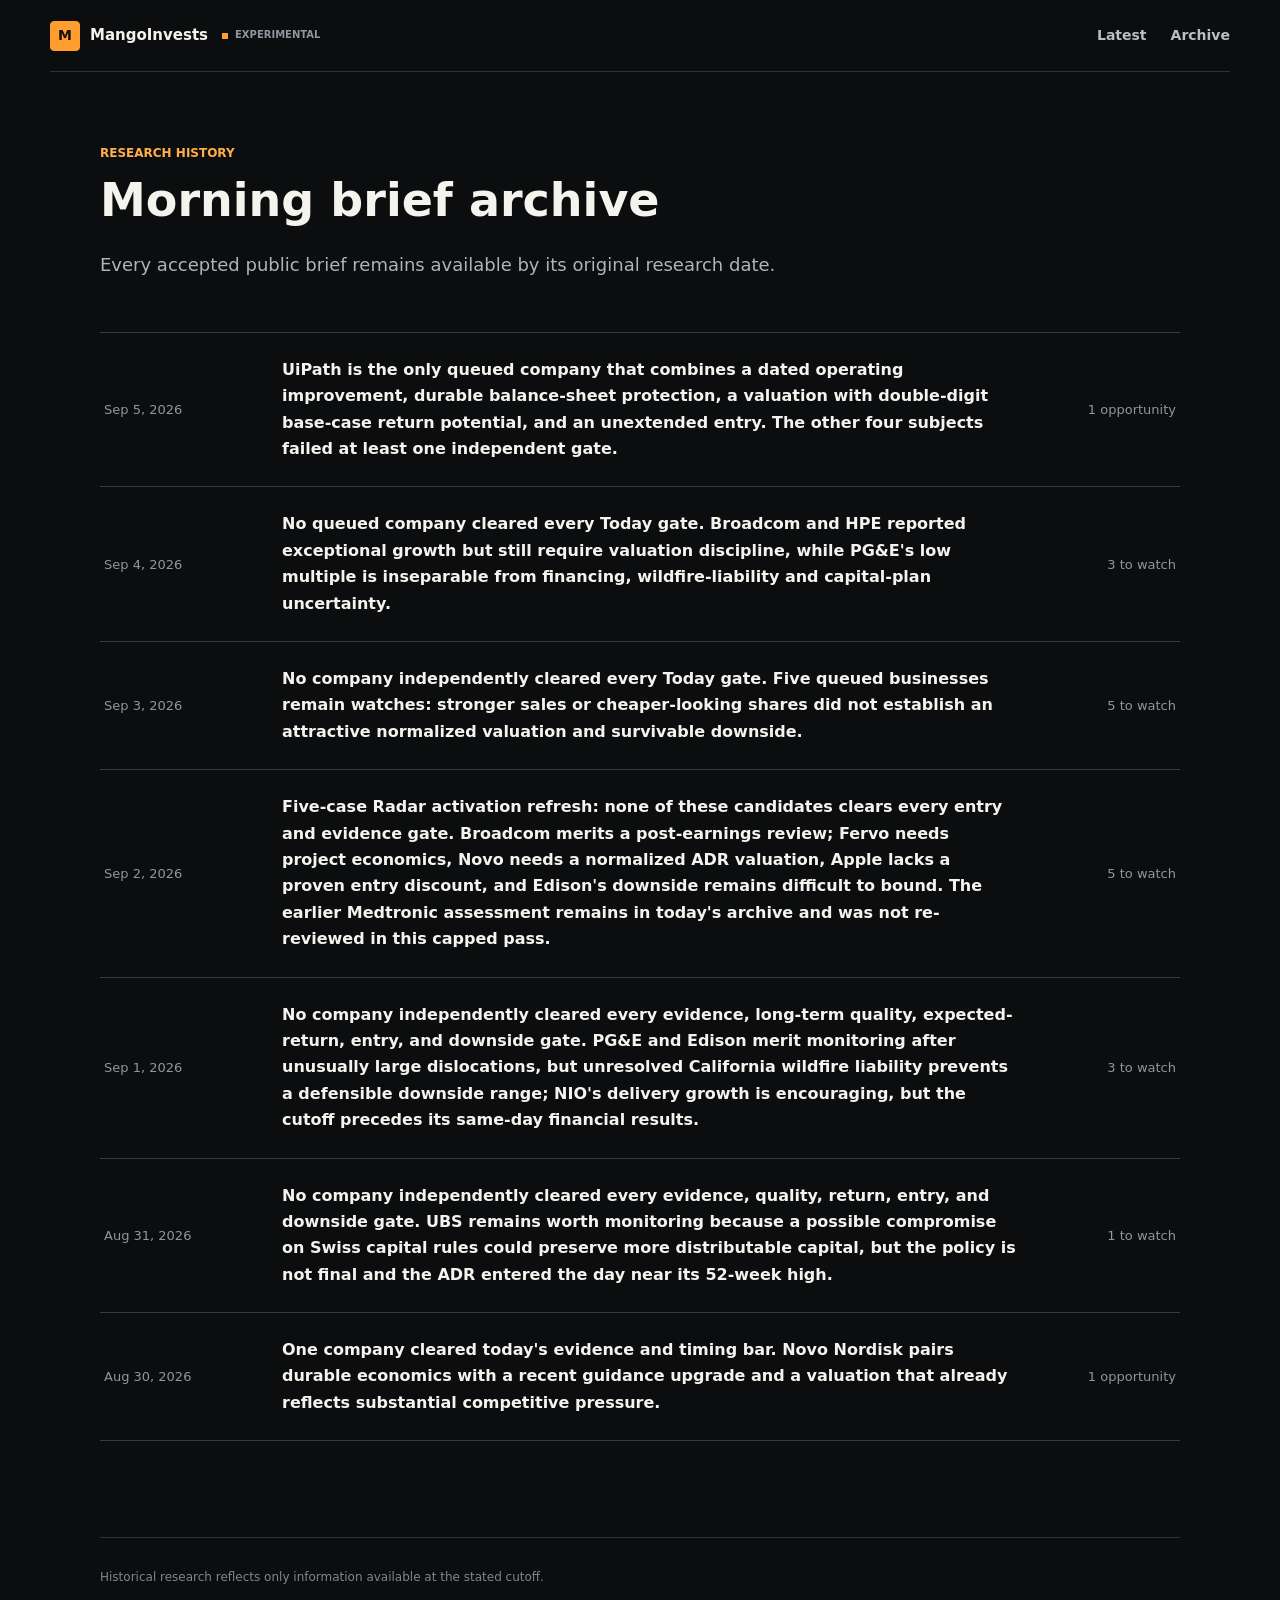
==== commit 65888e02: "publish: morning brief 2026-09-05" ====
--- a/archive/index.html
+++ b/archive/index.html
@@ -1 +1 @@
-<!doctype html><html lang="en"><head><meta charSet="utf-8"/><meta content="width=device-width, initial-scale=1" name="viewport"/><meta content="Browse prior MangoInvests long-term morning research briefs." name="description"/><meta content="#0b0d0f" name="theme-color"/><title>Brief Archive | MangoInvests</title><link href="../assets/styles.css" rel="stylesheet"/></head><body><a class="skip-link" href="#main">Skip to main content</a><header class="site-header"><div class="brand-group"><a aria-label="MangoInvests latest brief" class="brand" href="../latest/"><span aria-hidden="true" class="brand-mark">M</span><span>MangoInvests</span></a><span class="release-status"><span aria-hidden="true"></span>Experimental</span></div><nav aria-label="Public brief"><a href="../latest/">Latest</a><a href="../archive/">Archive</a></nav></header><main id="main" class="archive-page"><header><p class="section-label">Research history</p><h1>Morning brief archive</h1><p>Every accepted public brief remains available by its original research date.</p></header><ol class="archive-list"><li><a href="../archive/2026-09-04/"><time dateTime="2026-09-04">Sep 4, 2026</time><strong>No queued company cleared every Today gate. Broadcom and HPE reported exceptional growth but still require valuation discipline, while PG&amp;E&#x27;s low multiple is inseparable from financing, wildfire-liability and capital-plan uncertainty.</strong><span>3 to watch</span></a></li><li><a href="../archive/2026-09-03/"><time dateTime="2026-09-03">Sep 3, 2026</time><strong>No company independently cleared every Today gate. Five queued businesses remain watches: stronger sales or cheaper-looking shares did not establish an attractive normalized valuation and survivable downside.</strong><span>5 to watch</span></a></li><li><a href="../archive/2026-09-02/"><time dateTime="2026-09-02">Sep 2, 2026</time><strong>Five-case Radar activation refresh: none of these candidates clears every entry and evidence gate. Broadcom merits a post-earnings review; Fervo needs project economics, Novo needs a normalized ADR valuation, Apple lacks a proven entry discount, and Edison&#x27;s downside remains difficult to bound. The earlier Medtronic assessment remains in today&#x27;s archive and was not re-reviewed in this capped pass.</strong><span>5 to watch</span></a></li><li><a href="../archive/2026-09-01/"><time dateTime="2026-09-01">Sep 1, 2026</time><strong>No company independently cleared every evidence, long-term quality, expected-return, entry, and downside gate. PG&amp;E and Edison merit monitoring after unusually large dislocations, but unresolved California wildfire liability prevents a defensible downside range; NIO&#x27;s delivery growth is encouraging, but the cutoff precedes its same-day financial results.</strong><span>3 to watch</span></a></li><li><a href="../archive/2026-08-31/"><time dateTime="2026-08-31">Aug 31, 2026</time><strong>No company independently cleared every evidence, quality, return, entry, and downside gate. UBS remains worth monitoring because a possible compromise on Swiss capital rules could preserve more distributable capital, but the policy is not final and the ADR entered the day near its 52-week high.</strong><span>1 to watch</span></a></li><li><a href="../archive/2026-08-30/"><time dateTime="2026-08-30">Aug 30, 2026</time><strong>One company cleared today&#x27;s evidence and timing bar. Novo Nordisk pairs durable economics with a recent guidance upgrade and a valuation that already reflects substantial competitive pressure.</strong><span>1 opportunity</span></a></li></ol></main><footer class="site-footer compact-footer"><p>Historical research reflects only information available at the stated cutoff.</p></footer></body></html>+<!doctype html><html lang="en"><head><meta charSet="utf-8"/><meta content="width=device-width, initial-scale=1" name="viewport"/><meta content="Browse prior MangoInvests long-term morning research briefs." name="description"/><meta content="#0b0d0f" name="theme-color"/><title>Brief Archive | MangoInvests</title><link href="../assets/styles.css" rel="stylesheet"/></head><body><a class="skip-link" href="#main">Skip to main content</a><header class="site-header"><div class="brand-group"><a aria-label="MangoInvests latest brief" class="brand" href="../latest/"><span aria-hidden="true" class="brand-mark">M</span><span>MangoInvests</span></a><span class="release-status"><span aria-hidden="true"></span>Experimental</span></div><nav aria-label="Public brief"><a href="../latest/">Latest</a><a href="../archive/">Archive</a></nav></header><main id="main" class="archive-page"><header><p class="section-label">Research history</p><h1>Morning brief archive</h1><p>Every accepted public brief remains available by its original research date.</p></header><ol class="archive-list"><li><a href="../archive/2026-09-05/"><time dateTime="2026-09-05">Sep 5, 2026</time><strong>UiPath is the only queued company that combines a dated operating improvement, durable balance-sheet protection, a valuation with double-digit base-case return potential, and an unextended entry. The other four subjects failed at least one independent gate.</strong><span>1 opportunity</span></a></li><li><a href="../archive/2026-09-04/"><time dateTime="2026-09-04">Sep 4, 2026</time><strong>No queued company cleared every Today gate. Broadcom and HPE reported exceptional growth but still require valuation discipline, while PG&amp;E&#x27;s low multiple is inseparable from financing, wildfire-liability and capital-plan uncertainty.</strong><span>3 to watch</span></a></li><li><a href="../archive/2026-09-03/"><time dateTime="2026-09-03">Sep 3, 2026</time><strong>No company independently cleared every Today gate. Five queued businesses remain watches: stronger sales or cheaper-looking shares did not establish an attractive normalized valuation and survivable downside.</strong><span>5 to watch</span></a></li><li><a href="../archive/2026-09-02/"><time dateTime="2026-09-02">Sep 2, 2026</time><strong>Five-case Radar activation refresh: none of these candidates clears every entry and evidence gate. Broadcom merits a post-earnings review; Fervo needs project economics, Novo needs a normalized ADR valuation, Apple lacks a proven entry discount, and Edison&#x27;s downside remains difficult to bound. The earlier Medtronic assessment remains in today&#x27;s archive and was not re-reviewed in this capped pass.</strong><span>5 to watch</span></a></li><li><a href="../archive/2026-09-01/"><time dateTime="2026-09-01">Sep 1, 2026</time><strong>No company independently cleared every evidence, long-term quality, expected-return, entry, and downside gate. PG&amp;E and Edison merit monitoring after unusually large dislocations, but unresolved California wildfire liability prevents a defensible downside range; NIO&#x27;s delivery growth is encouraging, but the cutoff precedes its same-day financial results.</strong><span>3 to watch</span></a></li><li><a href="../archive/2026-08-31/"><time dateTime="2026-08-31">Aug 31, 2026</time><strong>No company independently cleared every evidence, quality, return, entry, and downside gate. UBS remains worth monitoring because a possible compromise on Swiss capital rules could preserve more distributable capital, but the policy is not final and the ADR entered the day near its 52-week high.</strong><span>1 to watch</span></a></li><li><a href="../archive/2026-08-30/"><time dateTime="2026-08-30">Aug 30, 2026</time><strong>One company cleared today&#x27;s evidence and timing bar. Novo Nordisk pairs durable economics with a recent guidance upgrade and a valuation that already reflects substantial competitive pressure.</strong><span>1 opportunity</span></a></li></ol></main><footer class="site-footer compact-footer"><p>Historical research reflects only information available at the stated cutoff.</p></footer></body></html>
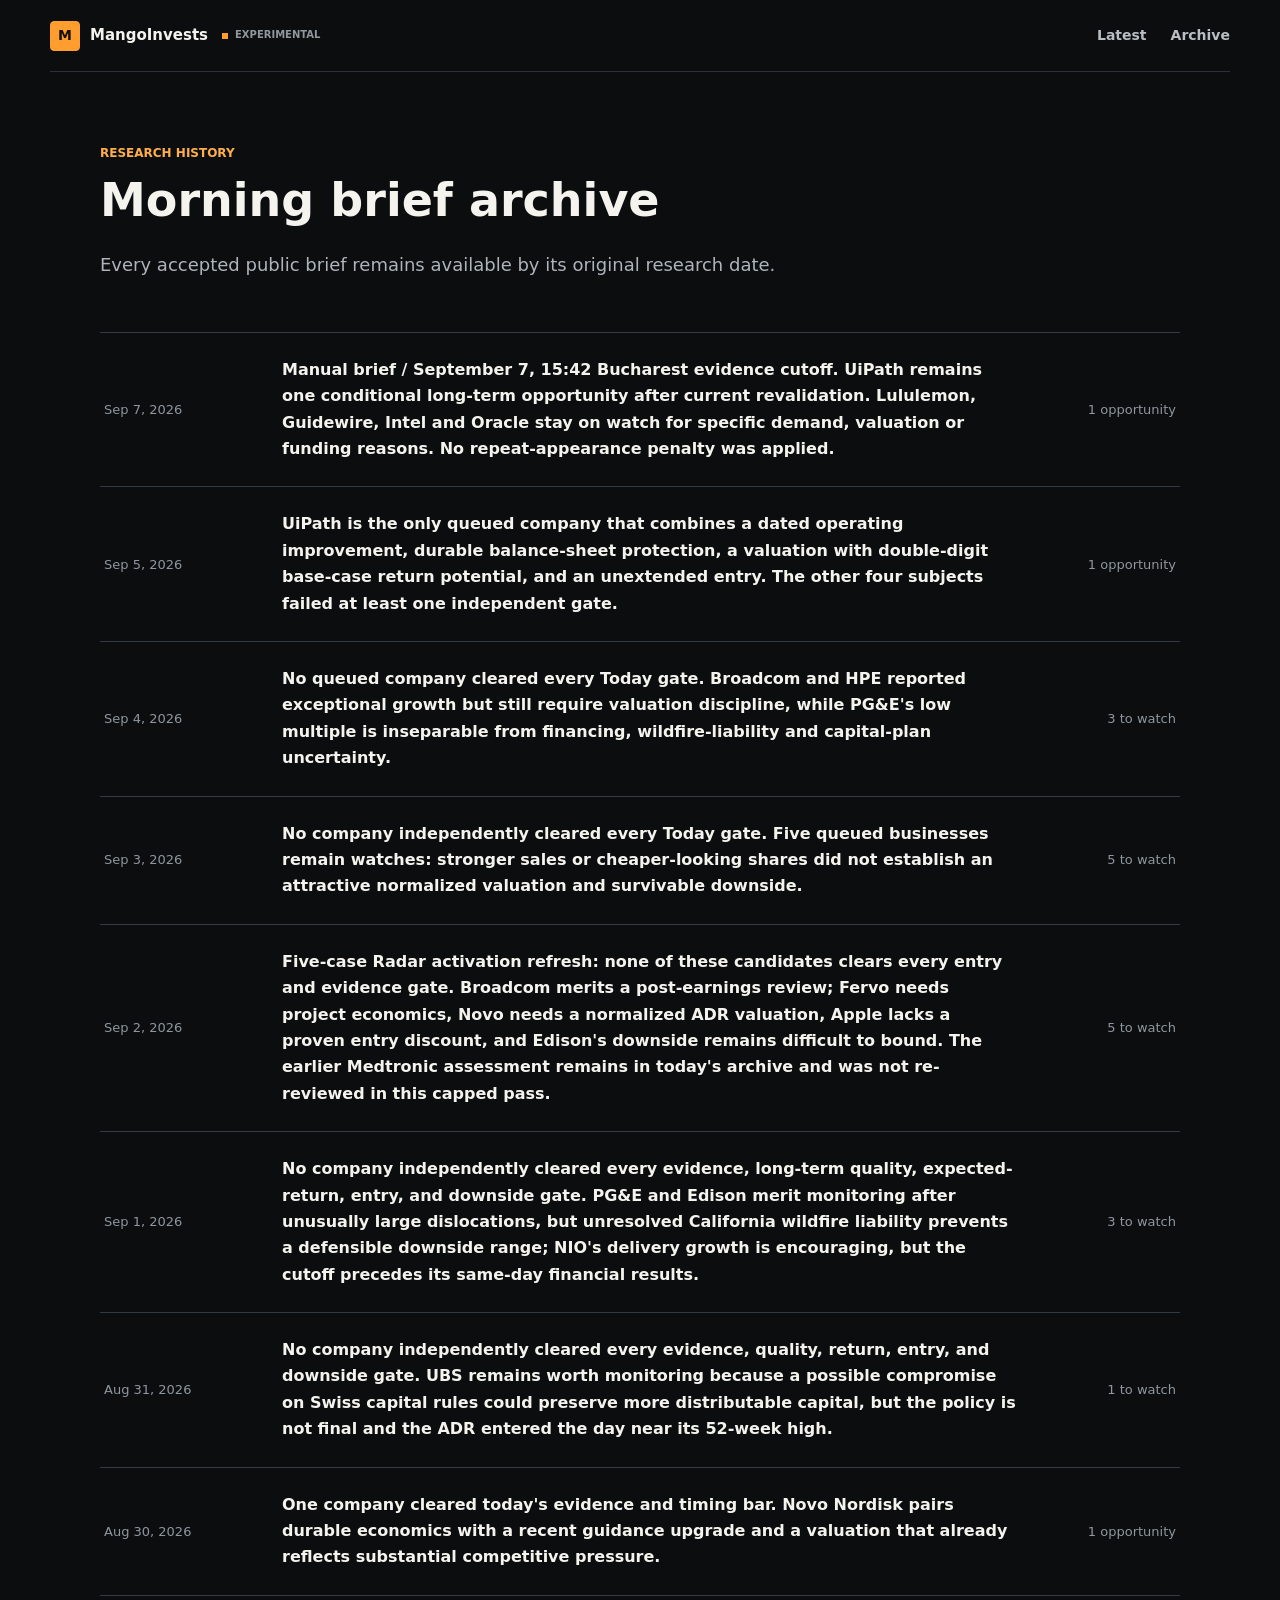
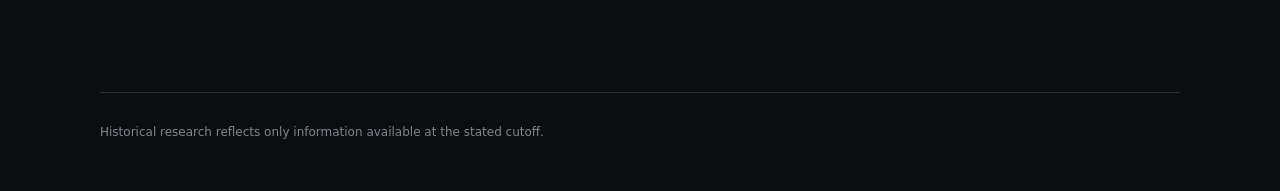
==== commit a0ec5955: "publish: morning brief 2026-09-07" ====
--- a/archive/index.html
+++ b/archive/index.html
@@ -1 +1 @@
-<!doctype html><html lang="en"><head><meta charSet="utf-8"/><meta content="width=device-width, initial-scale=1" name="viewport"/><meta content="Browse prior MangoInvests long-term morning research briefs." name="description"/><meta content="#0b0d0f" name="theme-color"/><title>Brief Archive | MangoInvests</title><link href="../assets/styles.css" rel="stylesheet"/></head><body><a class="skip-link" href="#main">Skip to main content</a><header class="site-header"><div class="brand-group"><a aria-label="MangoInvests latest brief" class="brand" href="../latest/"><span aria-hidden="true" class="brand-mark">M</span><span>MangoInvests</span></a><span class="release-status"><span aria-hidden="true"></span>Experimental</span></div><nav aria-label="Public brief"><a href="../latest/">Latest</a><a href="../archive/">Archive</a></nav></header><main id="main" class="archive-page"><header><p class="section-label">Research history</p><h1>Morning brief archive</h1><p>Every accepted public brief remains available by its original research date.</p></header><ol class="archive-list"><li><a href="../archive/2026-09-05/"><time dateTime="2026-09-05">Sep 5, 2026</time><strong>UiPath is the only queued company that combines a dated operating improvement, durable balance-sheet protection, a valuation with double-digit base-case return potential, and an unextended entry. The other four subjects failed at least one independent gate.</strong><span>1 opportunity</span></a></li><li><a href="../archive/2026-09-04/"><time dateTime="2026-09-04">Sep 4, 2026</time><strong>No queued company cleared every Today gate. Broadcom and HPE reported exceptional growth but still require valuation discipline, while PG&amp;E&#x27;s low multiple is inseparable from financing, wildfire-liability and capital-plan uncertainty.</strong><span>3 to watch</span></a></li><li><a href="../archive/2026-09-03/"><time dateTime="2026-09-03">Sep 3, 2026</time><strong>No company independently cleared every Today gate. Five queued businesses remain watches: stronger sales or cheaper-looking shares did not establish an attractive normalized valuation and survivable downside.</strong><span>5 to watch</span></a></li><li><a href="../archive/2026-09-02/"><time dateTime="2026-09-02">Sep 2, 2026</time><strong>Five-case Radar activation refresh: none of these candidates clears every entry and evidence gate. Broadcom merits a post-earnings review; Fervo needs project economics, Novo needs a normalized ADR valuation, Apple lacks a proven entry discount, and Edison&#x27;s downside remains difficult to bound. The earlier Medtronic assessment remains in today&#x27;s archive and was not re-reviewed in this capped pass.</strong><span>5 to watch</span></a></li><li><a href="../archive/2026-09-01/"><time dateTime="2026-09-01">Sep 1, 2026</time><strong>No company independently cleared every evidence, long-term quality, expected-return, entry, and downside gate. PG&amp;E and Edison merit monitoring after unusually large dislocations, but unresolved California wildfire liability prevents a defensible downside range; NIO&#x27;s delivery growth is encouraging, but the cutoff precedes its same-day financial results.</strong><span>3 to watch</span></a></li><li><a href="../archive/2026-08-31/"><time dateTime="2026-08-31">Aug 31, 2026</time><strong>No company independently cleared every evidence, quality, return, entry, and downside gate. UBS remains worth monitoring because a possible compromise on Swiss capital rules could preserve more distributable capital, but the policy is not final and the ADR entered the day near its 52-week high.</strong><span>1 to watch</span></a></li><li><a href="../archive/2026-08-30/"><time dateTime="2026-08-30">Aug 30, 2026</time><strong>One company cleared today&#x27;s evidence and timing bar. Novo Nordisk pairs durable economics with a recent guidance upgrade and a valuation that already reflects substantial competitive pressure.</strong><span>1 opportunity</span></a></li></ol></main><footer class="site-footer compact-footer"><p>Historical research reflects only information available at the stated cutoff.</p></footer></body></html>+<!doctype html><html lang="en"><head><meta charSet="utf-8"/><meta content="width=device-width, initial-scale=1" name="viewport"/><meta content="Browse prior MangoInvests long-term morning research briefs." name="description"/><meta content="#0b0d0f" name="theme-color"/><title>Brief Archive | MangoInvests</title><link href="../assets/styles.css" rel="stylesheet"/></head><body><a class="skip-link" href="#main">Skip to main content</a><header class="site-header"><div class="brand-group"><a aria-label="MangoInvests latest brief" class="brand" href="../latest/"><span aria-hidden="true" class="brand-mark">M</span><span>MangoInvests</span></a><span class="release-status"><span aria-hidden="true"></span>Experimental</span></div><nav aria-label="Public brief"><a href="../latest/">Latest</a><a href="../archive/">Archive</a></nav></header><main id="main" class="archive-page"><header><p class="section-label">Research history</p><h1>Morning brief archive</h1><p>Every accepted public brief remains available by its original research date.</p></header><ol class="archive-list"><li><a href="../archive/2026-09-07/"><time dateTime="2026-09-07">Sep 7, 2026</time><strong>Manual brief / September 7, 15:42 Bucharest evidence cutoff. UiPath remains one conditional long-term opportunity after current revalidation. Lululemon, Guidewire, Intel and Oracle stay on watch for specific demand, valuation or funding reasons. No repeat-appearance penalty was applied.</strong><span>1 opportunity</span></a></li><li><a href="../archive/2026-09-05/"><time dateTime="2026-09-05">Sep 5, 2026</time><strong>UiPath is the only queued company that combines a dated operating improvement, durable balance-sheet protection, a valuation with double-digit base-case return potential, and an unextended entry. The other four subjects failed at least one independent gate.</strong><span>1 opportunity</span></a></li><li><a href="../archive/2026-09-04/"><time dateTime="2026-09-04">Sep 4, 2026</time><strong>No queued company cleared every Today gate. Broadcom and HPE reported exceptional growth but still require valuation discipline, while PG&amp;E&#x27;s low multiple is inseparable from financing, wildfire-liability and capital-plan uncertainty.</strong><span>3 to watch</span></a></li><li><a href="../archive/2026-09-03/"><time dateTime="2026-09-03">Sep 3, 2026</time><strong>No company independently cleared every Today gate. Five queued businesses remain watches: stronger sales or cheaper-looking shares did not establish an attractive normalized valuation and survivable downside.</strong><span>5 to watch</span></a></li><li><a href="../archive/2026-09-02/"><time dateTime="2026-09-02">Sep 2, 2026</time><strong>Five-case Radar activation refresh: none of these candidates clears every entry and evidence gate. Broadcom merits a post-earnings review; Fervo needs project economics, Novo needs a normalized ADR valuation, Apple lacks a proven entry discount, and Edison&#x27;s downside remains difficult to bound. The earlier Medtronic assessment remains in today&#x27;s archive and was not re-reviewed in this capped pass.</strong><span>5 to watch</span></a></li><li><a href="../archive/2026-09-01/"><time dateTime="2026-09-01">Sep 1, 2026</time><strong>No company independently cleared every evidence, long-term quality, expected-return, entry, and downside gate. PG&amp;E and Edison merit monitoring after unusually large dislocations, but unresolved California wildfire liability prevents a defensible downside range; NIO&#x27;s delivery growth is encouraging, but the cutoff precedes its same-day financial results.</strong><span>3 to watch</span></a></li><li><a href="../archive/2026-08-31/"><time dateTime="2026-08-31">Aug 31, 2026</time><strong>No company independently cleared every evidence, quality, return, entry, and downside gate. UBS remains worth monitoring because a possible compromise on Swiss capital rules could preserve more distributable capital, but the policy is not final and the ADR entered the day near its 52-week high.</strong><span>1 to watch</span></a></li><li><a href="../archive/2026-08-30/"><time dateTime="2026-08-30">Aug 30, 2026</time><strong>One company cleared today&#x27;s evidence and timing bar. Novo Nordisk pairs durable economics with a recent guidance upgrade and a valuation that already reflects substantial competitive pressure.</strong><span>1 opportunity</span></a></li></ol></main><footer class="site-footer compact-footer"><p>Historical research reflects only information available at the stated cutoff.</p></footer></body></html>
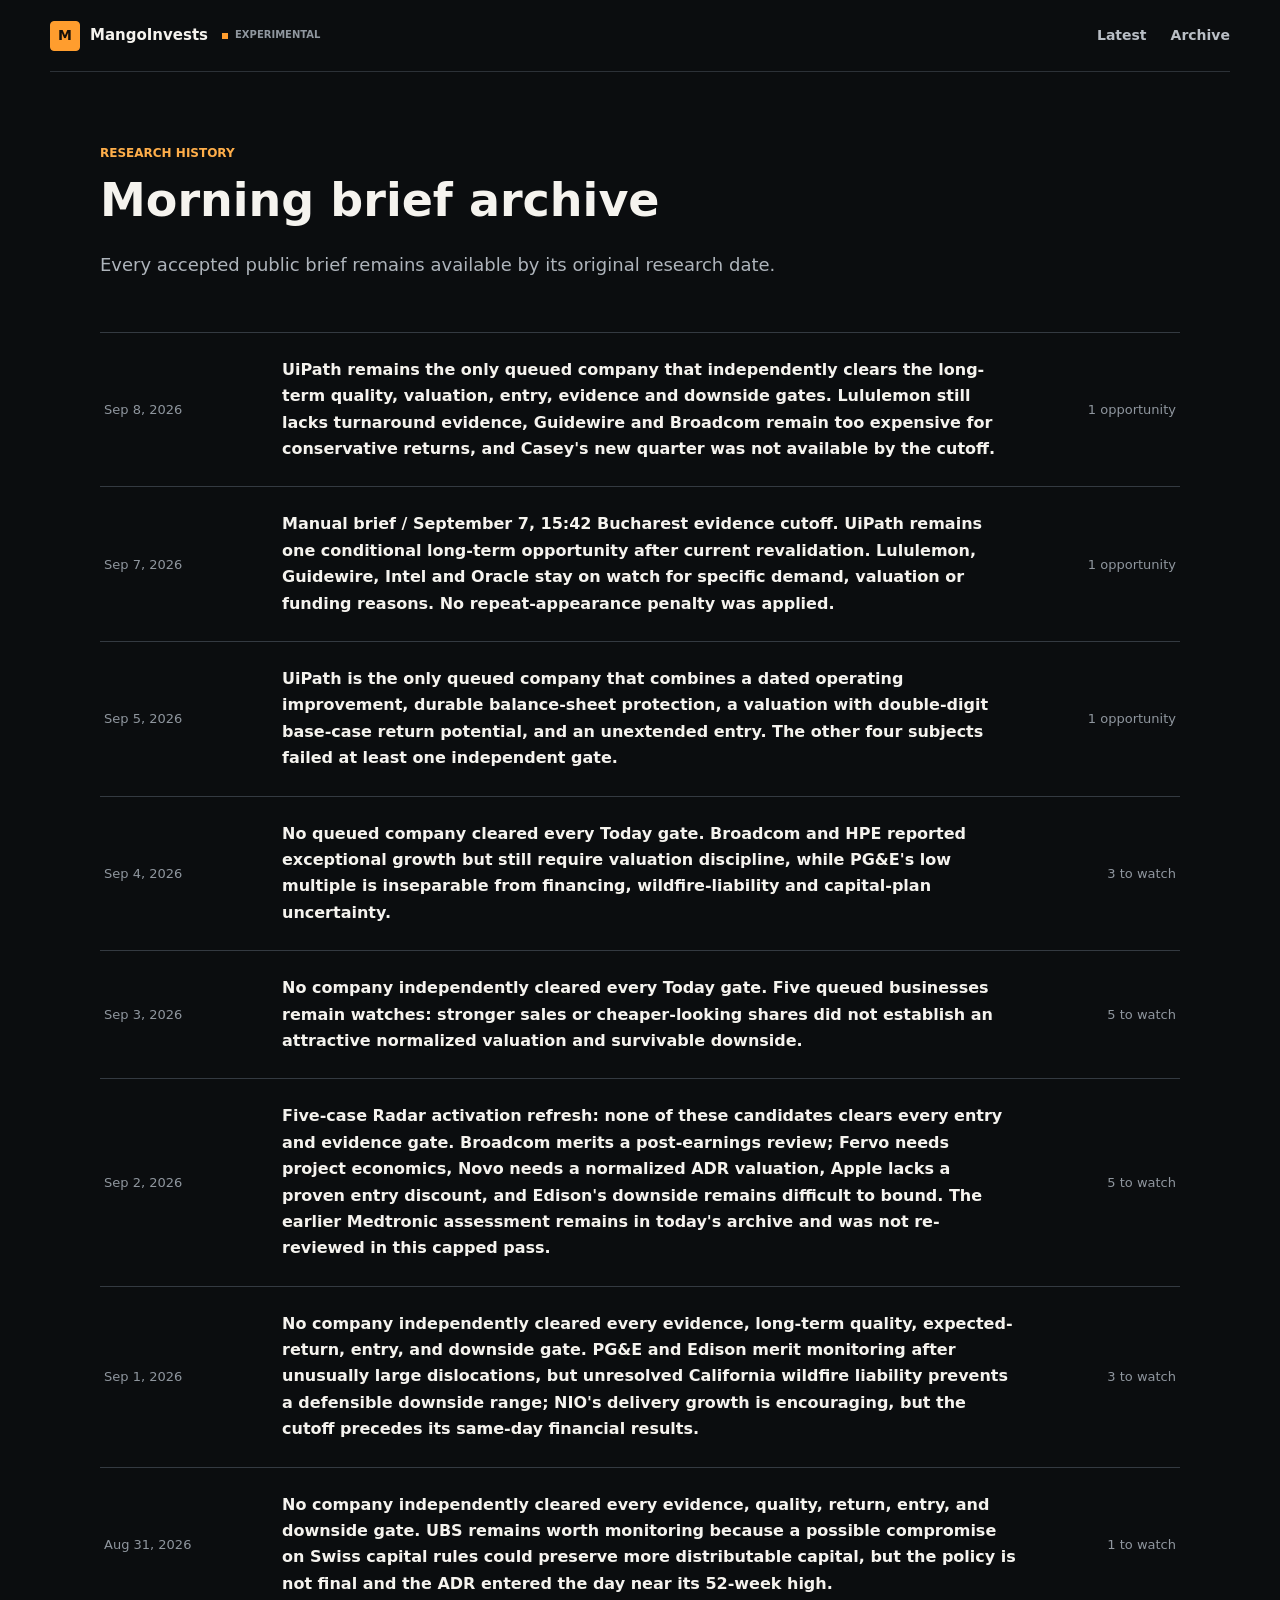
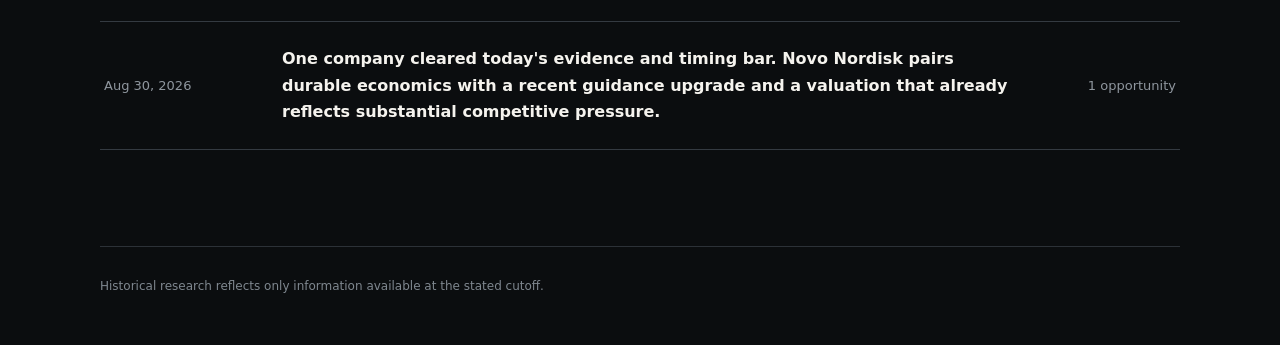
==== commit e86a7f7a: "publish: morning brief 2026-09-08" ====
--- a/archive/index.html
+++ b/archive/index.html
@@ -1 +1 @@
-<!doctype html><html lang="en"><head><meta charSet="utf-8"/><meta content="width=device-width, initial-scale=1" name="viewport"/><meta content="Browse prior MangoInvests long-term morning research briefs." name="description"/><meta content="#0b0d0f" name="theme-color"/><title>Brief Archive | MangoInvests</title><link href="../assets/styles.css" rel="stylesheet"/></head><body><a class="skip-link" href="#main">Skip to main content</a><header class="site-header"><div class="brand-group"><a aria-label="MangoInvests latest brief" class="brand" href="../latest/"><span aria-hidden="true" class="brand-mark">M</span><span>MangoInvests</span></a><span class="release-status"><span aria-hidden="true"></span>Experimental</span></div><nav aria-label="Public brief"><a href="../latest/">Latest</a><a href="../archive/">Archive</a></nav></header><main id="main" class="archive-page"><header><p class="section-label">Research history</p><h1>Morning brief archive</h1><p>Every accepted public brief remains available by its original research date.</p></header><ol class="archive-list"><li><a href="../archive/2026-09-07/"><time dateTime="2026-09-07">Sep 7, 2026</time><strong>Manual brief / September 7, 15:42 Bucharest evidence cutoff. UiPath remains one conditional long-term opportunity after current revalidation. Lululemon, Guidewire, Intel and Oracle stay on watch for specific demand, valuation or funding reasons. No repeat-appearance penalty was applied.</strong><span>1 opportunity</span></a></li><li><a href="../archive/2026-09-05/"><time dateTime="2026-09-05">Sep 5, 2026</time><strong>UiPath is the only queued company that combines a dated operating improvement, durable balance-sheet protection, a valuation with double-digit base-case return potential, and an unextended entry. The other four subjects failed at least one independent gate.</strong><span>1 opportunity</span></a></li><li><a href="../archive/2026-09-04/"><time dateTime="2026-09-04">Sep 4, 2026</time><strong>No queued company cleared every Today gate. Broadcom and HPE reported exceptional growth but still require valuation discipline, while PG&amp;E&#x27;s low multiple is inseparable from financing, wildfire-liability and capital-plan uncertainty.</strong><span>3 to watch</span></a></li><li><a href="../archive/2026-09-03/"><time dateTime="2026-09-03">Sep 3, 2026</time><strong>No company independently cleared every Today gate. Five queued businesses remain watches: stronger sales or cheaper-looking shares did not establish an attractive normalized valuation and survivable downside.</strong><span>5 to watch</span></a></li><li><a href="../archive/2026-09-02/"><time dateTime="2026-09-02">Sep 2, 2026</time><strong>Five-case Radar activation refresh: none of these candidates clears every entry and evidence gate. Broadcom merits a post-earnings review; Fervo needs project economics, Novo needs a normalized ADR valuation, Apple lacks a proven entry discount, and Edison&#x27;s downside remains difficult to bound. The earlier Medtronic assessment remains in today&#x27;s archive and was not re-reviewed in this capped pass.</strong><span>5 to watch</span></a></li><li><a href="../archive/2026-09-01/"><time dateTime="2026-09-01">Sep 1, 2026</time><strong>No company independently cleared every evidence, long-term quality, expected-return, entry, and downside gate. PG&amp;E and Edison merit monitoring after unusually large dislocations, but unresolved California wildfire liability prevents a defensible downside range; NIO&#x27;s delivery growth is encouraging, but the cutoff precedes its same-day financial results.</strong><span>3 to watch</span></a></li><li><a href="../archive/2026-08-31/"><time dateTime="2026-08-31">Aug 31, 2026</time><strong>No company independently cleared every evidence, quality, return, entry, and downside gate. UBS remains worth monitoring because a possible compromise on Swiss capital rules could preserve more distributable capital, but the policy is not final and the ADR entered the day near its 52-week high.</strong><span>1 to watch</span></a></li><li><a href="../archive/2026-08-30/"><time dateTime="2026-08-30">Aug 30, 2026</time><strong>One company cleared today&#x27;s evidence and timing bar. Novo Nordisk pairs durable economics with a recent guidance upgrade and a valuation that already reflects substantial competitive pressure.</strong><span>1 opportunity</span></a></li></ol></main><footer class="site-footer compact-footer"><p>Historical research reflects only information available at the stated cutoff.</p></footer></body></html>+<!doctype html><html lang="en"><head><meta charSet="utf-8"/><meta content="width=device-width, initial-scale=1" name="viewport"/><meta content="Browse prior MangoInvests long-term morning research briefs." name="description"/><meta content="#0b0d0f" name="theme-color"/><title>Brief Archive | MangoInvests</title><link href="../assets/styles.css" rel="stylesheet"/></head><body><a class="skip-link" href="#main">Skip to main content</a><header class="site-header"><div class="brand-group"><a aria-label="MangoInvests latest brief" class="brand" href="../latest/"><span aria-hidden="true" class="brand-mark">M</span><span>MangoInvests</span></a><span class="release-status"><span aria-hidden="true"></span>Experimental</span></div><nav aria-label="Public brief"><a href="../latest/">Latest</a><a href="../archive/">Archive</a></nav></header><main id="main" class="archive-page"><header><p class="section-label">Research history</p><h1>Morning brief archive</h1><p>Every accepted public brief remains available by its original research date.</p></header><ol class="archive-list"><li><a href="../archive/2026-09-08/"><time dateTime="2026-09-08">Sep 8, 2026</time><strong>UiPath remains the only queued company that independently clears the long-term quality, valuation, entry, evidence and downside gates. Lululemon still lacks turnaround evidence, Guidewire and Broadcom remain too expensive for conservative returns, and Casey&#x27;s new quarter was not available by the cutoff.</strong><span>1 opportunity</span></a></li><li><a href="../archive/2026-09-07/"><time dateTime="2026-09-07">Sep 7, 2026</time><strong>Manual brief / September 7, 15:42 Bucharest evidence cutoff. UiPath remains one conditional long-term opportunity after current revalidation. Lululemon, Guidewire, Intel and Oracle stay on watch for specific demand, valuation or funding reasons. No repeat-appearance penalty was applied.</strong><span>1 opportunity</span></a></li><li><a href="../archive/2026-09-05/"><time dateTime="2026-09-05">Sep 5, 2026</time><strong>UiPath is the only queued company that combines a dated operating improvement, durable balance-sheet protection, a valuation with double-digit base-case return potential, and an unextended entry. The other four subjects failed at least one independent gate.</strong><span>1 opportunity</span></a></li><li><a href="../archive/2026-09-04/"><time dateTime="2026-09-04">Sep 4, 2026</time><strong>No queued company cleared every Today gate. Broadcom and HPE reported exceptional growth but still require valuation discipline, while PG&amp;E&#x27;s low multiple is inseparable from financing, wildfire-liability and capital-plan uncertainty.</strong><span>3 to watch</span></a></li><li><a href="../archive/2026-09-03/"><time dateTime="2026-09-03">Sep 3, 2026</time><strong>No company independently cleared every Today gate. Five queued businesses remain watches: stronger sales or cheaper-looking shares did not establish an attractive normalized valuation and survivable downside.</strong><span>5 to watch</span></a></li><li><a href="../archive/2026-09-02/"><time dateTime="2026-09-02">Sep 2, 2026</time><strong>Five-case Radar activation refresh: none of these candidates clears every entry and evidence gate. Broadcom merits a post-earnings review; Fervo needs project economics, Novo needs a normalized ADR valuation, Apple lacks a proven entry discount, and Edison&#x27;s downside remains difficult to bound. The earlier Medtronic assessment remains in today&#x27;s archive and was not re-reviewed in this capped pass.</strong><span>5 to watch</span></a></li><li><a href="../archive/2026-09-01/"><time dateTime="2026-09-01">Sep 1, 2026</time><strong>No company independently cleared every evidence, long-term quality, expected-return, entry, and downside gate. PG&amp;E and Edison merit monitoring after unusually large dislocations, but unresolved California wildfire liability prevents a defensible downside range; NIO&#x27;s delivery growth is encouraging, but the cutoff precedes its same-day financial results.</strong><span>3 to watch</span></a></li><li><a href="../archive/2026-08-31/"><time dateTime="2026-08-31">Aug 31, 2026</time><strong>No company independently cleared every evidence, quality, return, entry, and downside gate. UBS remains worth monitoring because a possible compromise on Swiss capital rules could preserve more distributable capital, but the policy is not final and the ADR entered the day near its 52-week high.</strong><span>1 to watch</span></a></li><li><a href="../archive/2026-08-30/"><time dateTime="2026-08-30">Aug 30, 2026</time><strong>One company cleared today&#x27;s evidence and timing bar. Novo Nordisk pairs durable economics with a recent guidance upgrade and a valuation that already reflects substantial competitive pressure.</strong><span>1 opportunity</span></a></li></ol></main><footer class="site-footer compact-footer"><p>Historical research reflects only information available at the stated cutoff.</p></footer></body></html>
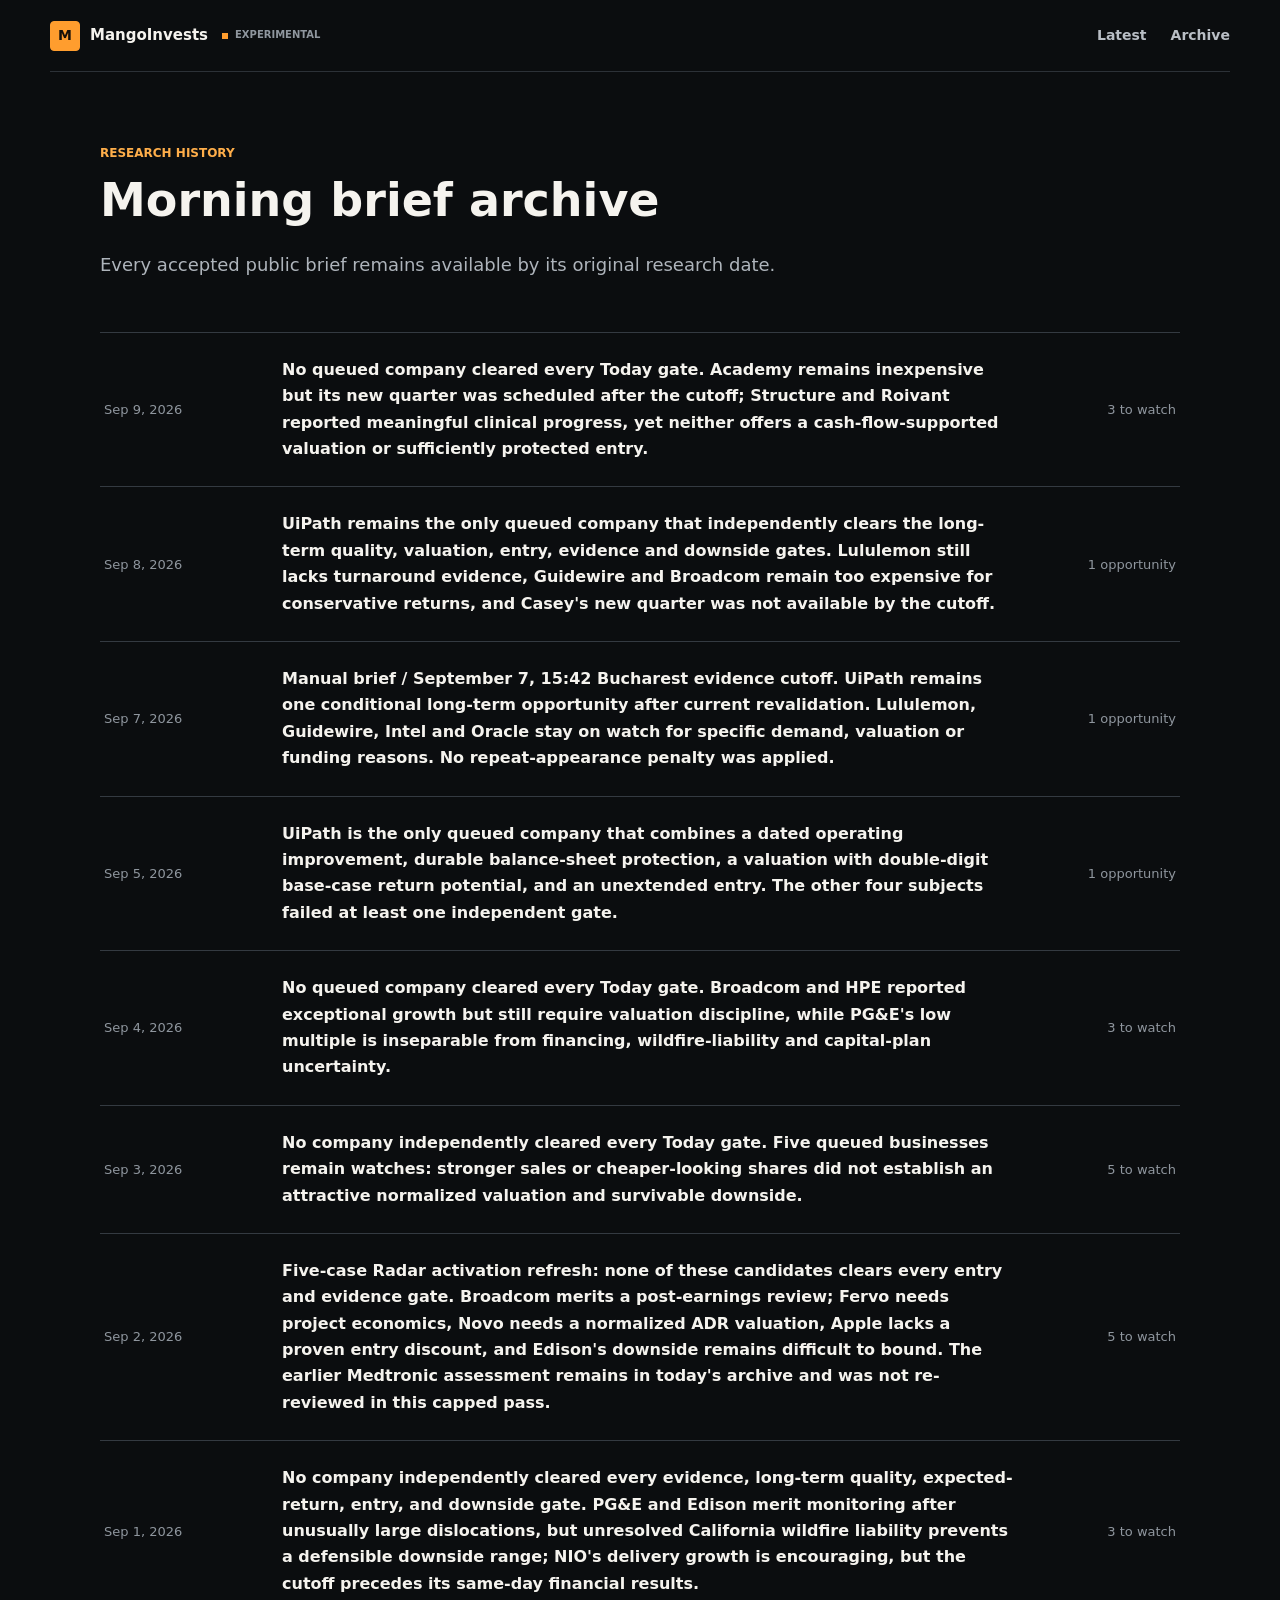
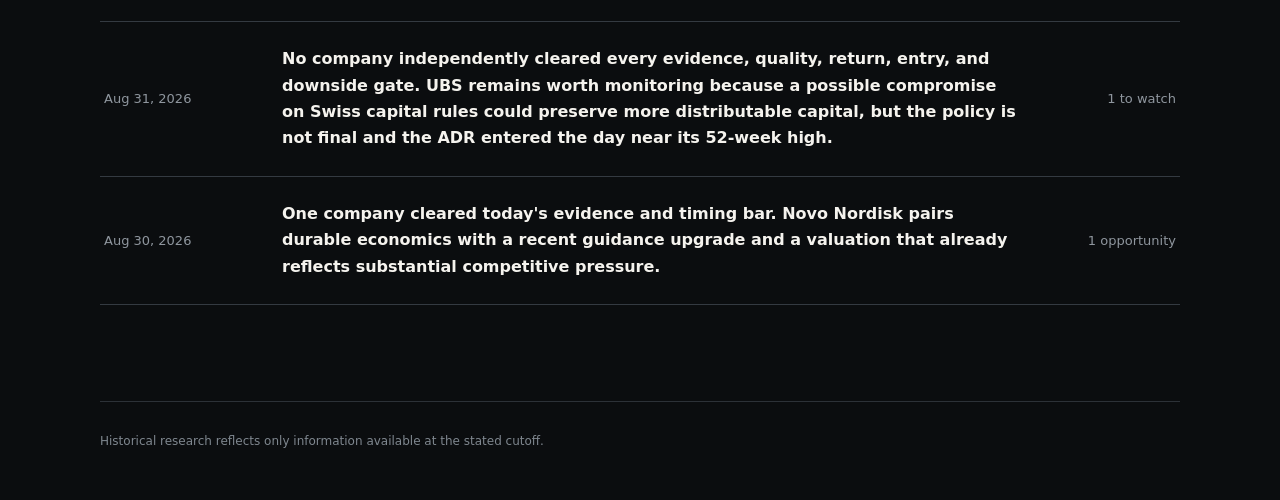
==== commit f66ad6b7: "publish: morning brief 2026-09-09" ====
--- a/archive/index.html
+++ b/archive/index.html
@@ -1 +1 @@
-<!doctype html><html lang="en"><head><meta charSet="utf-8"/><meta content="width=device-width, initial-scale=1" name="viewport"/><meta content="Browse prior MangoInvests long-term morning research briefs." name="description"/><meta content="#0b0d0f" name="theme-color"/><title>Brief Archive | MangoInvests</title><link href="../assets/styles.css" rel="stylesheet"/></head><body><a class="skip-link" href="#main">Skip to main content</a><header class="site-header"><div class="brand-group"><a aria-label="MangoInvests latest brief" class="brand" href="../latest/"><span aria-hidden="true" class="brand-mark">M</span><span>MangoInvests</span></a><span class="release-status"><span aria-hidden="true"></span>Experimental</span></div><nav aria-label="Public brief"><a href="../latest/">Latest</a><a href="../archive/">Archive</a></nav></header><main id="main" class="archive-page"><header><p class="section-label">Research history</p><h1>Morning brief archive</h1><p>Every accepted public brief remains available by its original research date.</p></header><ol class="archive-list"><li><a href="../archive/2026-09-08/"><time dateTime="2026-09-08">Sep 8, 2026</time><strong>UiPath remains the only queued company that independently clears the long-term quality, valuation, entry, evidence and downside gates. Lululemon still lacks turnaround evidence, Guidewire and Broadcom remain too expensive for conservative returns, and Casey&#x27;s new quarter was not available by the cutoff.</strong><span>1 opportunity</span></a></li><li><a href="../archive/2026-09-07/"><time dateTime="2026-09-07">Sep 7, 2026</time><strong>Manual brief / September 7, 15:42 Bucharest evidence cutoff. UiPath remains one conditional long-term opportunity after current revalidation. Lululemon, Guidewire, Intel and Oracle stay on watch for specific demand, valuation or funding reasons. No repeat-appearance penalty was applied.</strong><span>1 opportunity</span></a></li><li><a href="../archive/2026-09-05/"><time dateTime="2026-09-05">Sep 5, 2026</time><strong>UiPath is the only queued company that combines a dated operating improvement, durable balance-sheet protection, a valuation with double-digit base-case return potential, and an unextended entry. The other four subjects failed at least one independent gate.</strong><span>1 opportunity</span></a></li><li><a href="../archive/2026-09-04/"><time dateTime="2026-09-04">Sep 4, 2026</time><strong>No queued company cleared every Today gate. Broadcom and HPE reported exceptional growth but still require valuation discipline, while PG&amp;E&#x27;s low multiple is inseparable from financing, wildfire-liability and capital-plan uncertainty.</strong><span>3 to watch</span></a></li><li><a href="../archive/2026-09-03/"><time dateTime="2026-09-03">Sep 3, 2026</time><strong>No company independently cleared every Today gate. Five queued businesses remain watches: stronger sales or cheaper-looking shares did not establish an attractive normalized valuation and survivable downside.</strong><span>5 to watch</span></a></li><li><a href="../archive/2026-09-02/"><time dateTime="2026-09-02">Sep 2, 2026</time><strong>Five-case Radar activation refresh: none of these candidates clears every entry and evidence gate. Broadcom merits a post-earnings review; Fervo needs project economics, Novo needs a normalized ADR valuation, Apple lacks a proven entry discount, and Edison&#x27;s downside remains difficult to bound. The earlier Medtronic assessment remains in today&#x27;s archive and was not re-reviewed in this capped pass.</strong><span>5 to watch</span></a></li><li><a href="../archive/2026-09-01/"><time dateTime="2026-09-01">Sep 1, 2026</time><strong>No company independently cleared every evidence, long-term quality, expected-return, entry, and downside gate. PG&amp;E and Edison merit monitoring after unusually large dislocations, but unresolved California wildfire liability prevents a defensible downside range; NIO&#x27;s delivery growth is encouraging, but the cutoff precedes its same-day financial results.</strong><span>3 to watch</span></a></li><li><a href="../archive/2026-08-31/"><time dateTime="2026-08-31">Aug 31, 2026</time><strong>No company independently cleared every evidence, quality, return, entry, and downside gate. UBS remains worth monitoring because a possible compromise on Swiss capital rules could preserve more distributable capital, but the policy is not final and the ADR entered the day near its 52-week high.</strong><span>1 to watch</span></a></li><li><a href="../archive/2026-08-30/"><time dateTime="2026-08-30">Aug 30, 2026</time><strong>One company cleared today&#x27;s evidence and timing bar. Novo Nordisk pairs durable economics with a recent guidance upgrade and a valuation that already reflects substantial competitive pressure.</strong><span>1 opportunity</span></a></li></ol></main><footer class="site-footer compact-footer"><p>Historical research reflects only information available at the stated cutoff.</p></footer></body></html>+<!doctype html><html lang="en"><head><meta charSet="utf-8"/><meta content="width=device-width, initial-scale=1" name="viewport"/><meta content="Browse prior MangoInvests long-term morning research briefs." name="description"/><meta content="#0b0d0f" name="theme-color"/><title>Brief Archive | MangoInvests</title><link href="../assets/styles.css" rel="stylesheet"/></head><body><a class="skip-link" href="#main">Skip to main content</a><header class="site-header"><div class="brand-group"><a aria-label="MangoInvests latest brief" class="brand" href="../latest/"><span aria-hidden="true" class="brand-mark">M</span><span>MangoInvests</span></a><span class="release-status"><span aria-hidden="true"></span>Experimental</span></div><nav aria-label="Public brief"><a href="../latest/">Latest</a><a href="../archive/">Archive</a></nav></header><main id="main" class="archive-page"><header><p class="section-label">Research history</p><h1>Morning brief archive</h1><p>Every accepted public brief remains available by its original research date.</p></header><ol class="archive-list"><li><a href="../archive/2026-09-09/"><time dateTime="2026-09-09">Sep 9, 2026</time><strong>No queued company cleared every Today gate. Academy remains inexpensive but its new quarter was scheduled after the cutoff; Structure and Roivant reported meaningful clinical progress, yet neither offers a cash-flow-supported valuation or sufficiently protected entry.</strong><span>3 to watch</span></a></li><li><a href="../archive/2026-09-08/"><time dateTime="2026-09-08">Sep 8, 2026</time><strong>UiPath remains the only queued company that independently clears the long-term quality, valuation, entry, evidence and downside gates. Lululemon still lacks turnaround evidence, Guidewire and Broadcom remain too expensive for conservative returns, and Casey&#x27;s new quarter was not available by the cutoff.</strong><span>1 opportunity</span></a></li><li><a href="../archive/2026-09-07/"><time dateTime="2026-09-07">Sep 7, 2026</time><strong>Manual brief / September 7, 15:42 Bucharest evidence cutoff. UiPath remains one conditional long-term opportunity after current revalidation. Lululemon, Guidewire, Intel and Oracle stay on watch for specific demand, valuation or funding reasons. No repeat-appearance penalty was applied.</strong><span>1 opportunity</span></a></li><li><a href="../archive/2026-09-05/"><time dateTime="2026-09-05">Sep 5, 2026</time><strong>UiPath is the only queued company that combines a dated operating improvement, durable balance-sheet protection, a valuation with double-digit base-case return potential, and an unextended entry. The other four subjects failed at least one independent gate.</strong><span>1 opportunity</span></a></li><li><a href="../archive/2026-09-04/"><time dateTime="2026-09-04">Sep 4, 2026</time><strong>No queued company cleared every Today gate. Broadcom and HPE reported exceptional growth but still require valuation discipline, while PG&amp;E&#x27;s low multiple is inseparable from financing, wildfire-liability and capital-plan uncertainty.</strong><span>3 to watch</span></a></li><li><a href="../archive/2026-09-03/"><time dateTime="2026-09-03">Sep 3, 2026</time><strong>No company independently cleared every Today gate. Five queued businesses remain watches: stronger sales or cheaper-looking shares did not establish an attractive normalized valuation and survivable downside.</strong><span>5 to watch</span></a></li><li><a href="../archive/2026-09-02/"><time dateTime="2026-09-02">Sep 2, 2026</time><strong>Five-case Radar activation refresh: none of these candidates clears every entry and evidence gate. Broadcom merits a post-earnings review; Fervo needs project economics, Novo needs a normalized ADR valuation, Apple lacks a proven entry discount, and Edison&#x27;s downside remains difficult to bound. The earlier Medtronic assessment remains in today&#x27;s archive and was not re-reviewed in this capped pass.</strong><span>5 to watch</span></a></li><li><a href="../archive/2026-09-01/"><time dateTime="2026-09-01">Sep 1, 2026</time><strong>No company independently cleared every evidence, long-term quality, expected-return, entry, and downside gate. PG&amp;E and Edison merit monitoring after unusually large dislocations, but unresolved California wildfire liability prevents a defensible downside range; NIO&#x27;s delivery growth is encouraging, but the cutoff precedes its same-day financial results.</strong><span>3 to watch</span></a></li><li><a href="../archive/2026-08-31/"><time dateTime="2026-08-31">Aug 31, 2026</time><strong>No company independently cleared every evidence, quality, return, entry, and downside gate. UBS remains worth monitoring because a possible compromise on Swiss capital rules could preserve more distributable capital, but the policy is not final and the ADR entered the day near its 52-week high.</strong><span>1 to watch</span></a></li><li><a href="../archive/2026-08-30/"><time dateTime="2026-08-30">Aug 30, 2026</time><strong>One company cleared today&#x27;s evidence and timing bar. Novo Nordisk pairs durable economics with a recent guidance upgrade and a valuation that already reflects substantial competitive pressure.</strong><span>1 opportunity</span></a></li></ol></main><footer class="site-footer compact-footer"><p>Historical research reflects only information available at the stated cutoff.</p></footer></body></html>
